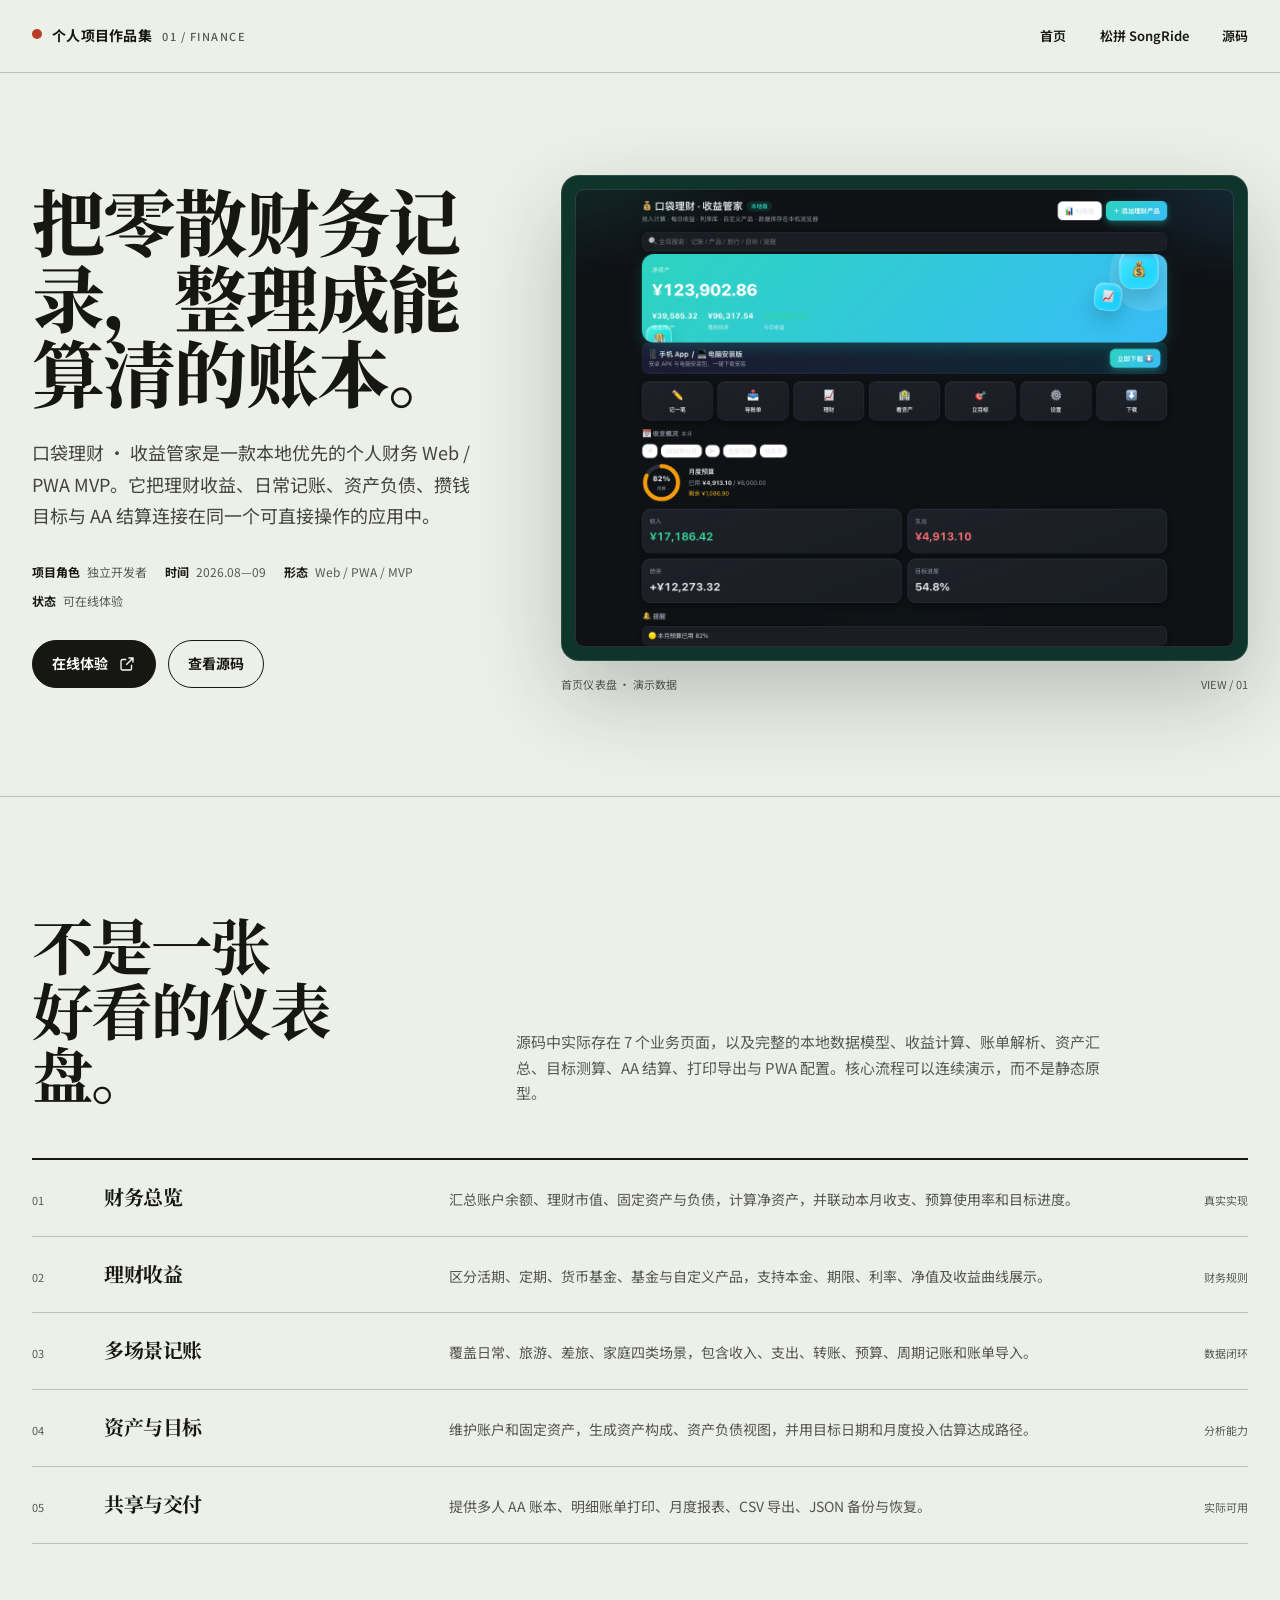
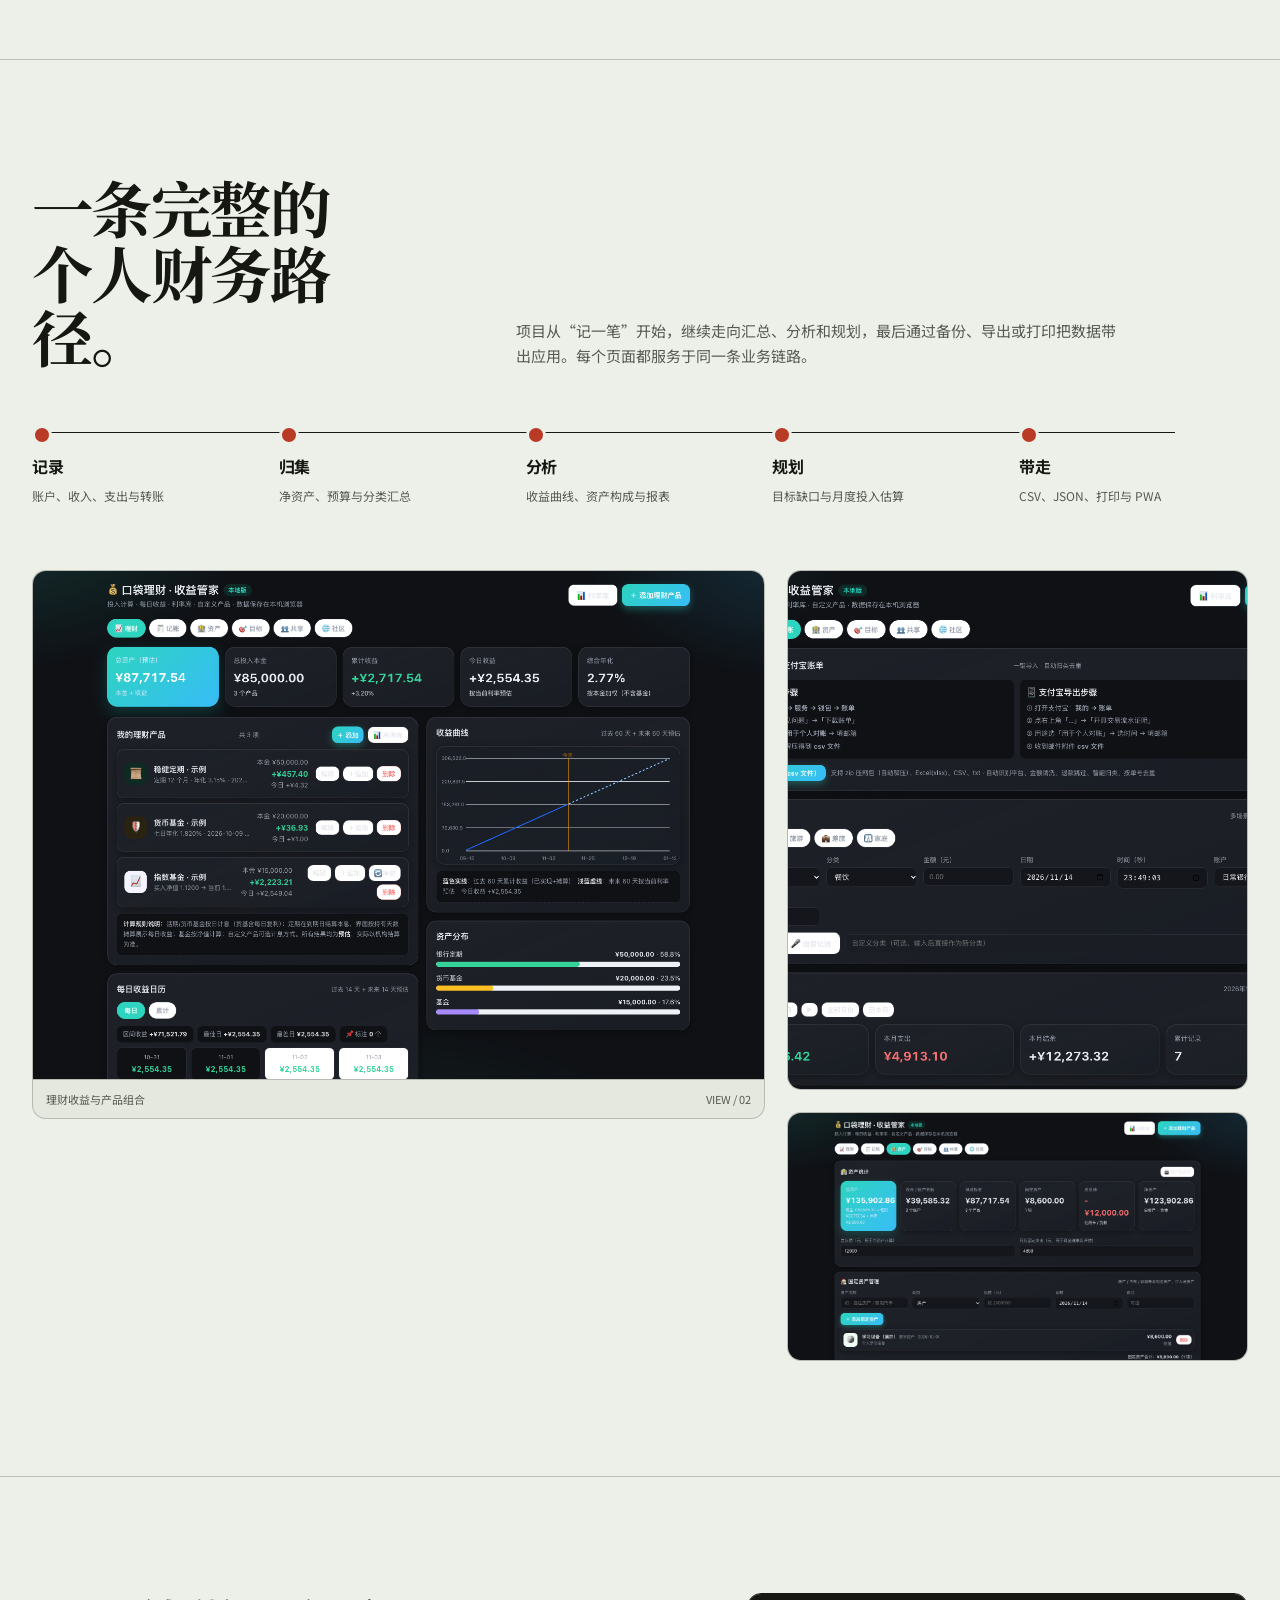
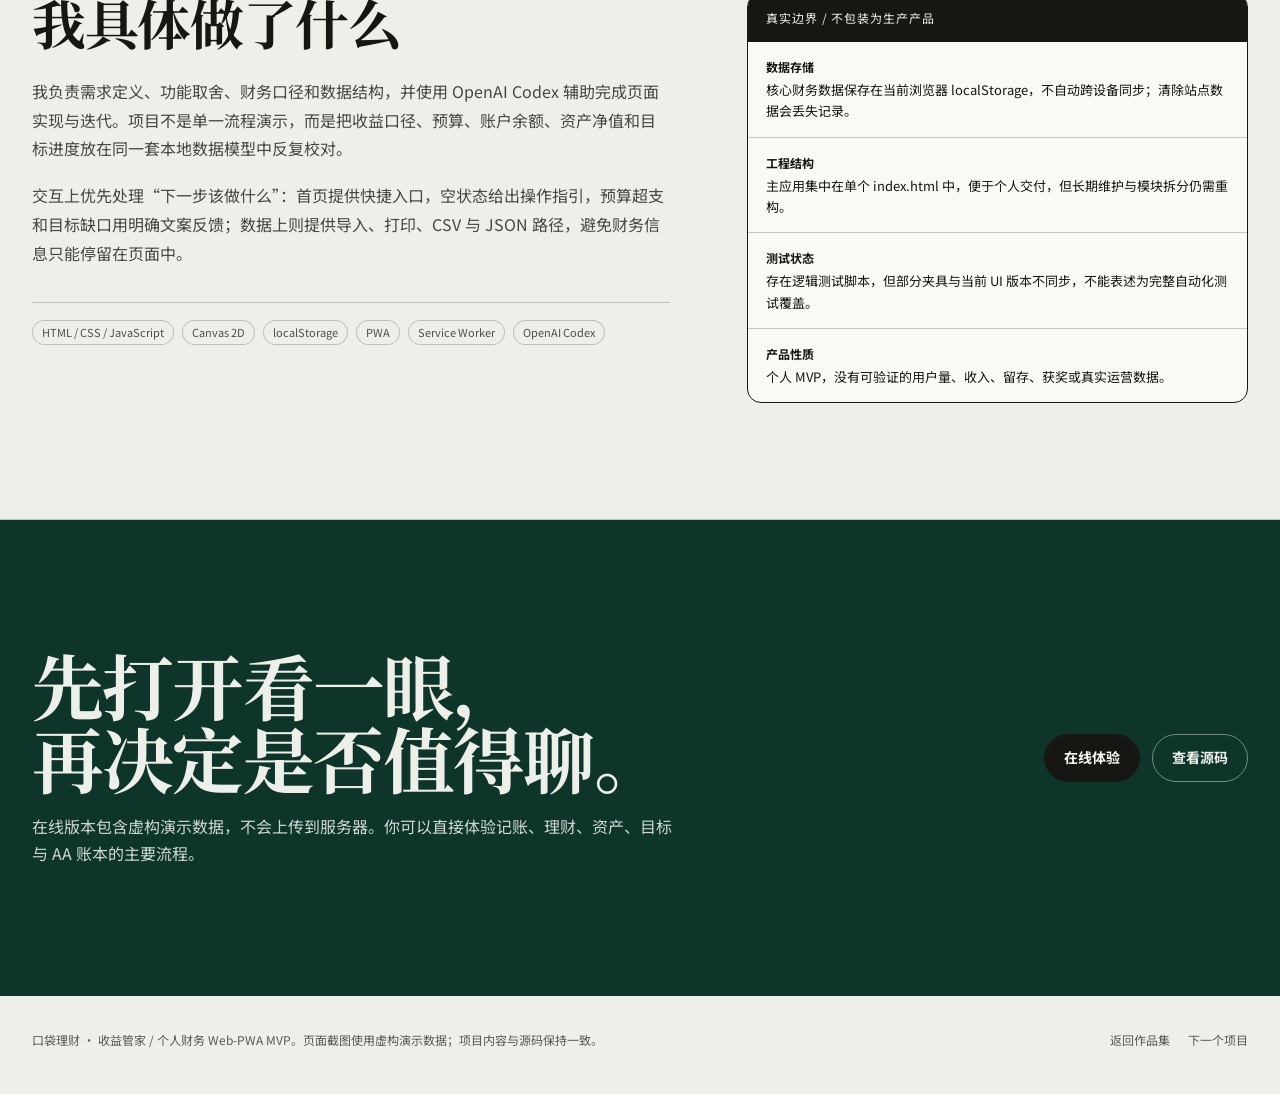
==== pocket-licai.html @ 954a8567 "创建双项目作品集介绍网站" ====
<!doctype html>
<html lang="zh-CN">
<head>
  <meta charset="utf-8">
  <meta name="viewport" content="width=device-width, initial-scale=1">
  <meta name="description" content="口袋理财 · 收益管家：本地优先的个人财务 Web/PWA MVP，覆盖理财收益、记账、资产、目标与 AA 结算。">
  <title>口袋理财 · 收益管家｜个人财务 Web/PWA MVP</title>
  <link rel="icon" href="assets/favicon.svg" type="image/svg+xml">
  <link rel="stylesheet" href="assets/css/site.css">
</head>
<body class="project-page pocket-page">
  <header class="site-header">
    <div class="container site-nav">
      <a class="wordmark" href="index.html">个人项目作品集 <span>01 / FINANCE</span></a>
      <nav class="nav-links" aria-label="主导航">
        <a href="index.html">首页</a>
        <a href="songpin.html">松拼 SongRide</a>
        <a href="https://github.com/99509340-svg/pocket-licai" target="_blank" rel="noreferrer">源码</a>
      </nav>
      <div class="scroll-progress" aria-hidden="true"></div>
    </div>
  </header>

  <main>
    <section class="project-hero">
      <div class="container project-hero-grid">
        <div class="reveal">
          <h1>把零散财务记录，整理成能算清的账本。</h1>
          <p class="lede">口袋理财 · 收益管家是一款本地优先的个人财务 Web / PWA MVP。它把理财收益、日常记账、资产负债、攒钱目标与 AA 结算连接在同一个可直接操作的应用中。</p>
          <div class="project-meta">
            <span><b>项目角色</b> 独立开发者</span>
            <span><b>时间</b> 2026.08—09</span>
            <span><b>形态</b> Web / PWA / MVP</span>
            <span><b>状态</b> 可在线体验</span>
          </div>
          <div class="actions project-actions">
            <a class="btn" href="https://99509340-svg.github.io/pocket-licai/" target="_blank" rel="noreferrer">在线体验
              <svg viewBox="0 0 24 24" fill="none" stroke="currentColor" stroke-width="1.8" aria-hidden="true"><path d="M14 4h6v6M20 4l-9 9M18 13v5a2 2 0 0 1-2 2H6a2 2 0 0 1-2-2V8a2 2 0 0 1 2-2h5"/></svg>
            </a>
            <a class="btn btn-ghost" href="https://github.com/99509340-svg/pocket-licai" target="_blank" rel="noreferrer">查看源码</a>
          </div>
        </div>
        <div class="hero-media reveal">
          <div class="hero-media-frame"><img src="assets/images/pocket/home-desktop.png" alt="口袋理财首页仪表盘，展示净资产、预算、收支与目标进度"></div>
          <div class="media-caption"><span>首页仪表盘 · 演示数据</span><span>VIEW / 01</span></div>
        </div>
      </div>
    </section>

    <section class="section">
      <div class="container">
        <div class="section-head reveal">
          <h2>不是一张<br>好看的仪表盘。</h2>
          <p>源码中实际存在 7 个业务页面，以及完整的本地数据模型、收益计算、账单解析、资产汇总、目标测算、AA 结算、打印导出与 PWA 配置。核心流程可以连续演示，而不是静态原型。</p>
        </div>
        <div class="feature-ledger reveal">
          <div class="feature-row"><span>01</span><h3>财务总览</h3><p>汇总账户余额、理财市值、固定资产与负债，计算净资产，并联动本月收支、预算使用率和目标进度。</p><small>真实实现</small></div>
          <div class="feature-row"><span>02</span><h3>理财收益</h3><p>区分活期、定期、货币基金、基金与自定义产品，支持本金、期限、利率、净值及收益曲线展示。</p><small>财务规则</small></div>
          <div class="feature-row"><span>03</span><h3>多场景记账</h3><p>覆盖日常、旅游、差旅、家庭四类场景，包含收入、支出、转账、预算、周期记账和账单导入。</p><small>数据闭环</small></div>
          <div class="feature-row"><span>04</span><h3>资产与目标</h3><p>维护账户和固定资产，生成资产构成、资产负债视图，并用目标日期和月度投入估算达成路径。</p><small>分析能力</small></div>
          <div class="feature-row"><span>05</span><h3>共享与交付</h3><p>提供多人 AA 账本、明细账单打印、月度报表、CSV 导出、JSON 备份与恢复。</p><small>实际可用</small></div>
        </div>
      </div>
    </section>

    <section class="section">
      <div class="container">
        <div class="section-head reveal">
          <h2>一条完整的<br>个人财务路径。</h2>
          <p>项目从“记一笔”开始，继续走向汇总、分析和规划，最后通过备份、导出或打印把数据带出应用。每个页面都服务于同一条业务链路。</p>
        </div>
        <div class="flow reveal" aria-label="口袋理财核心业务路径">
          <div class="flow-step"><h3>记录</h3><p>账户、收入、支出与转账</p></div>
          <div class="flow-step"><h3>归集</h3><p>净资产、预算与分类汇总</p></div>
          <div class="flow-step"><h3>分析</h3><p>收益曲线、资产构成与报表</p></div>
          <div class="flow-step"><h3>规划</h3><p>目标缺口与月度投入估算</p></div>
          <div class="flow-step"><h3>带走</h3><p>CSV、JSON、打印与 PWA</p></div>
        </div>
        <div class="gallery reveal" style="margin-top:64px">
          <div class="shot">
            <img src="assets/images/pocket/invest-desktop.png" alt="口袋理财收益管理页面">
            <div class="shot-label"><span>理财收益与产品组合</span><span>VIEW / 02</span></div>
          </div>
          <div class="shot-stack">
            <div class="shot">
              <img src="assets/images/pocket/ledger-desktop.png" alt="口袋理财记账与预算页面">
              <div class="shot-label"><span>记账与预算</span><span>VIEW / 03</span></div>
            </div>
            <div class="shot">
              <img src="assets/images/pocket/asset-desktop.png" alt="口袋理财资产与负债页面">
              <div class="shot-label"><span>资产与负债</span><span>VIEW / 04</span></div>
            </div>
          </div>
        </div>
      </div>
    </section>

    <section class="section">
      <div class="container split-proof">
        <div class="proof-copy reveal">
          <h2 style="font-size:clamp(36px,4.2vw,62px); line-height:1.08">我具体做了什么</h2>
          <p style="margin-top:26px">我负责需求定义、功能取舍、财务口径和数据结构，并使用 OpenAI Codex 辅助完成页面实现与迭代。项目不是单一流程演示，而是把收益口径、预算、账户余额、资产净值和目标进度放在同一套本地数据模型中反复校对。</p>
          <p>交互上优先处理“下一步该做什么”：首页提供快捷入口，空状态给出操作指引，预算超支和目标缺口用明确文案反馈；数据上则提供导入、打印、CSV 与 JSON 路径，避免财务信息只能停留在页面中。</p>
          <div class="tech-line">
            <span class="tag">HTML / CSS / JavaScript</span><span class="tag">Canvas 2D</span><span class="tag">localStorage</span><span class="tag">PWA</span><span class="tag">Service Worker</span><span class="tag">OpenAI Codex</span>
          </div>
        </div>
        <aside class="limits reveal" aria-label="项目真实边界">
          <div class="limits-head">真实边界 / 不包装为生产产品</div>
          <ul>
            <li><b>数据存储</b>核心财务数据保存在当前浏览器 localStorage，不自动跨设备同步；清除站点数据会丢失记录。</li>
            <li><b>工程结构</b>主应用集中在单个 index.html 中，便于个人交付，但长期维护与模块拆分仍需重构。</li>
            <li><b>测试状态</b>存在逻辑测试脚本，但部分夹具与当前 UI 版本不同步，不能表述为完整自动化测试覆盖。</li>
            <li><b>产品性质</b>个人 MVP，没有可验证的用户量、收入、留存、获奖或真实运营数据。</li>
          </ul>
        </aside>
      </div>
    </section>

    <section class="end-cta">
      <div class="container reveal">
        <div>
          <h2>先打开看一眼，<br>再决定是否值得聊。</h2>
          <p>在线版本包含虚构演示数据，不会上传到服务器。你可以直接体验记账、理财、资产、目标与 AA 账本的主要流程。</p>
        </div>
        <div class="actions">
          <a class="btn btn-light" href="https://99509340-svg.github.io/pocket-licai/" target="_blank" rel="noreferrer">在线体验</a>
          <a class="btn btn-ghost" style="color:var(--paper);border-color:#718b80" href="https://github.com/99509340-svg/pocket-licai" target="_blank" rel="noreferrer">查看源码</a>
        </div>
      </div>
    </section>
  </main>

  <footer class="site-footer">
    <div class="container footer-row">
      <p>口袋理财 · 收益管家 / 个人财务 Web-PWA MVP。页面截图使用虚构演示数据；项目内容与源码保持一致。</p>
      <nav class="footer-nav"><a href="index.html">返回作品集</a><a href="songpin.html">下一个项目</a></nav>
    </div>
  </footer>

  <script src="assets/js/site.js"></script>
</body>
</html>
---- assets/css/site.css ----
@font-face {
  font-family: "Portfolio Serif";
  src: url("../fonts/noto-serif-sc-subset.woff2") format("woff2");
  font-weight: 400 900;
  font-style: normal;
  font-display: swap;
}
@font-face {
  font-family: "Portfolio Sans";
  src: url("../fonts/noto-sans-sc-subset.woff2") format("woff2");
  font-weight: 300 900;
  font-style: normal;
  font-display: swap;
}

:root {
  --paper: #edf0e9;
  --paper-deep: #e4e8df;
  --ink: #161713;
  --muted: #565a52;
  --line: #c9c4b8;
  --line-dark: rgba(22, 23, 19, 0.22);
  --green: #174f3f;
  --green-deep: #0f352b;
  --green-soft: #dce9df;
  --red: #b93b26;
  --yellow: #e8c93f;
  --white: #f8faf6;
  --black: #0f100e;
  --mint: #c9f2c7;
  --blue: #6597ba;
  --radius: 14px;
  --shadow: 0 18px 54px rgba(27, 29, 24, 0.11);
  --ease: cubic-bezier(0.16, 1, 0.3, 1);
}

* { box-sizing: border-box; }
html { scroll-behavior: smooth; }
body {
  margin: 0;
  overflow-x: hidden;
  background: var(--paper);
  color: var(--ink);
  font-family: "Portfolio Sans", "PingFang SC", sans-serif;
  font-size: 16px;
  line-height: 1.7;
  text-rendering: optimizeLegibility;
  -webkit-font-smoothing: antialiased;
}
body.songpin-page {
  --paper: #edf0e9;
  --paper-deep: #e4e8df;
  --green: #cedd4a;
  --green-deep: #1c2018;
  --green-soft: #edffd5;
  --red: #b93b26;
}
::selection { background: var(--green); color: var(--white); }
img { max-width: 100%; display: block; }
a { color: inherit; text-decoration-thickness: 1px; text-underline-offset: 0.2em; }
button, a { -webkit-tap-highlight-color: transparent; }
button { font: inherit; }
:focus-visible { outline: 2px solid var(--red); outline-offset: 4px; }
h1, h2, h3, h4 {
  font-family: "Portfolio Serif", "Songti SC", serif;
  letter-spacing: -0.025em;
  margin: 0;
  text-wrap: balance;
}
p { margin: 0; }
ul { margin: 0; padding: 0; }
li { list-style: none; }

.container { width: min(1320px, calc(100% - 64px)); margin-inline: auto; }
.narrow { width: min(1080px, calc(100% - 64px)); margin-inline: auto; }
.sr-only {
  position: absolute; width: 1px; height: 1px; padding: 0; margin: -1px;
  overflow: hidden; clip: rect(0, 0, 0, 0); white-space: nowrap; border: 0;
}

.site-header {
  position: sticky; top: 0; z-index: 50;
  background: color-mix(in srgb, var(--paper) 91%, transparent);
  backdrop-filter: blur(14px);
  border-bottom: 1px solid var(--line-dark);
}
.site-nav { min-height: 72px; display: flex; align-items: center; justify-content: space-between; gap: 24px; }
.wordmark {
  display: inline-flex; align-items: baseline; gap: 10px;
  text-decoration: none; font-size: 14px; letter-spacing: 0.02em; font-weight: 700;
}
.wordmark::before {
  content: ""; display: inline-block; width: 10px; height: 10px;
  background: var(--red); border-radius: 50%; translate: 0 -2px;
}
.wordmark span { color: var(--muted); font-size: 11px; letter-spacing: 0.14em; font-weight: 500; }
.nav-links { display: flex; align-items: center; gap: clamp(16px, 2.6vw, 36px); font-size: 13px; font-weight: 600; }
.nav-links a { text-decoration: none; position: relative; }
.nav-links a::after {
  content: ""; position: absolute; left: 0; right: 100%; bottom: -6px;
  height: 1px; background: currentColor; transition: right 0.35s var(--ease);
}
.nav-links a:hover::after { right: 0; }
.nav-note { color: var(--muted); font-size: 11px; letter-spacing: 0.08em; }
.scroll-progress { position: absolute; left: 0; bottom: -1px; width: 0; height: 2px; background: var(--red); }

.actions { display: flex; flex-wrap: wrap; align-items: center; gap: 12px; }
.btn {
  display: inline-flex; min-height: 48px; align-items: center; justify-content: center; gap: 10px;
  padding: 0 19px; border: 1px solid var(--ink); border-radius: 999px;
  background: var(--ink); color: var(--white); font-weight: 700; font-size: 14px;
  text-decoration: none; cursor: pointer;
  transition: background 0.25s var(--ease), color 0.25s var(--ease), border-color 0.25s var(--ease), translate 0.25s var(--ease);
}
.btn:hover { translate: 0 -2px; }
.btn svg { width: 18px; height: 18px; flex: none; }
.btn-ghost { background: transparent; color: var(--ink); border-color: var(--ink); }
.btn-ghost:hover { background: var(--ink); color: var(--white); }
.text-link {
  display: inline-flex; align-items: center; gap: 8px; font-size: 13px; font-weight: 700;
  text-decoration: none; border-bottom: 1px solid currentColor; padding-bottom: 2px;
}
.text-link svg { width: 15px; height: 15px; }

.home-hero {
  min-height: calc(100svh - 72px); display: grid;
  grid-template-columns: minmax(0, 1.03fr) minmax(430px, 0.97fr);
  align-items: center; gap: clamp(48px, 7vw, 110px);
  padding-block: clamp(64px, 8vw, 118px); border-bottom: 1px solid var(--line-dark);
}
.hero-copy { position: relative; z-index: 2; }
.hero-copy h1 { max-width: 760px; font-size: clamp(54px, 7.1vw, 104px); line-height: 1.02; font-weight: 800; }
.hero-copy h1 em { color: var(--red); font-style: normal; }
.hero-copy p { max-width: 580px; margin-top: 30px; font-size: clamp(17px, 1.55vw, 21px); line-height: 1.65; color: #383a34; }
.hero-actions { margin-top: 34px; }
.hero-footnote { display: flex; align-items: center; gap: 14px; margin-top: 50px; color: var(--muted); font-size: 12px; letter-spacing: 0.02em; }
.hero-footnote::before { content: ""; width: 42px; height: 1px; background: var(--line); }
.project-index { border-top: 2px solid var(--ink); position: relative; }
.project-row {
  position: relative; display: grid; grid-template-columns: 58px minmax(0, 1fr) 112px;
  gap: 18px; min-height: 222px; padding: 26px 0; align-items: center;
  border-bottom: 1px solid var(--line-dark); text-decoration: none; isolation: isolate;
}
.project-row::before {
  content: ""; position: absolute; inset: 0 -18px; z-index: -1;
  background: var(--white); opacity: 0; transition: opacity 0.3s var(--ease);
}
.project-row:hover::before { opacity: 1; }
.project-number { align-self: start; font-size: 12px; letter-spacing: 0.08em; color: var(--muted); font-variant-numeric: tabular-nums; padding-top: 5px; }
.project-copy h2 { font-size: clamp(30px, 3vw, 45px); line-height: 1.1; font-weight: 700; }
.project-copy p { margin-top: 12px; color: var(--muted); max-width: 390px; font-size: 14px; }
.project-tags { display: flex; flex-wrap: wrap; gap: 7px; margin-top: 17px; }
.tag {
  border: 1px solid var(--line-dark); border-radius: 999px; padding: 5px 9px;
  font-size: 11px; line-height: 1.2; color: #4d4f47;
  background: color-mix(in srgb, var(--paper) 45%, transparent);
}
.project-thumb {
  justify-self: end; width: 108px; height: 146px; border-radius: 12px; overflow: hidden;
  background: var(--green-deep); box-shadow: 0 14px 30px rgba(22, 23, 19, 0.16);
  rotate: 2deg; transition: rotate 0.45s var(--ease), translate 0.45s var(--ease);
}
.project-row:hover .project-thumb { rotate: 0deg; translate: 0 -5px; }
.project-thumb img { width: 100%; height: 100%; object-fit: cover; object-position: top; }
.project-row.songpin .project-thumb { height: 162px; background: var(--black); padding: 9px; }
.arrow-disc {
  position: absolute; right: 6px; bottom: 18px; width: 36px; height: 36px;
  display: grid; place-items: center; border: 1px solid var(--ink); border-radius: 50%;
  background: transparent; transition: background 0.25s var(--ease), color 0.25s var(--ease);
}
.project-row:hover .arrow-disc { background: var(--ink); color: var(--paper); }
.arrow-disc svg { width: 17px; height: 17px; }

.approach { padding-block: clamp(80px, 11vw, 160px); border-bottom: 1px solid var(--line-dark); }
.approach-head { display: grid; grid-template-columns: minmax(0, 0.78fr) minmax(0, 1.22fr); gap: 72px; align-items: start; }
.approach-head h2 { font-size: clamp(38px, 4.6vw, 70px); line-height: 1.07; font-weight: 700; }
.approach-head p { max-width: 620px; color: #44463f; font-size: 17px; }
.process-list { margin-top: 70px; border-top: 1px solid var(--line-dark); }
.process-item {
  display: grid; grid-template-columns: 56px minmax(120px, 0.72fr) minmax(0, 1.8fr);
  gap: 32px; align-items: baseline; padding: 22px 0; border-bottom: 1px solid var(--line-dark);
}
.process-item span { font-size: 12px; color: var(--muted); font-variant-numeric: tabular-nums; }
.process-item h3 { font: 700 21px/1.3 "Portfolio Sans", sans-serif; letter-spacing: -0.02em; }
.process-item p { color: var(--muted); font-size: 14px; }
.truth-band { background: var(--ink); color: var(--paper); padding-block: 76px; }
.truth-inner { display: grid; grid-template-columns: minmax(0, 0.8fr) minmax(0, 1.2fr); gap: 68px; align-items: center; }
.truth-inner h2 { font-size: clamp(36px, 4vw, 60px); line-height: 1.08; font-weight: 700; }
.truth-inner p { color: #c7c8bf; max-width: 640px; font-size: 15px; }
.truth-inner p + p { margin-top: 14px; }
.truth-inner strong { color: var(--yellow); font-weight: 700; }

.project-hero { padding-block: clamp(68px, 8vw, 118px) clamp(72px, 8vw, 120px); border-bottom: 1px solid var(--line-dark); }
.project-hero-grid { display: grid; grid-template-columns: minmax(0, 0.78fr) minmax(520px, 1.22fr); gap: clamp(50px, 7vw, 110px); align-items: center; }
.project-hero h1 { max-width: 650px; font-size: clamp(48px, 5.7vw, 84px); line-height: 1.04; font-weight: 800; }
.project-hero .lede { max-width: 570px; margin-top: 28px; color: #42443d; font-size: 18px; line-height: 1.75; }
.project-meta { margin-top: 30px; display: flex; flex-wrap: wrap; gap: 9px 18px; color: var(--muted); font-size: 12px; }
.project-meta span { display: flex; gap: 7px; align-items: center; }
.project-meta b { color: var(--ink); font-weight: 700; }
.project-actions { margin-top: 28px; }
.hero-media { position: relative; }
.hero-media-frame {
  position: relative; border-radius: 18px; padding: 13px; background: var(--green-deep);
  border: 1px solid rgba(255,255,255,0.12); box-shadow: 0 34px 88px rgba(16, 28, 24, 0.24); overflow: hidden;
}
.hero-media-frame::after { content: ""; position: absolute; inset: 13px; border: 1px solid rgba(255,255,255,0.12); border-radius: 9px; pointer-events: none; }
.hero-media-frame img { width: 100%; height: auto; border-radius: 9px; }
.media-caption { display: flex; justify-content: space-between; gap: 18px; margin-top: 14px; color: var(--muted); font-size: 11px; letter-spacing: 0.02em; }
.media-caption span { font-variant-numeric: tabular-nums; }

.section { padding-block: clamp(72px, 9vw, 128px); border-bottom: 1px solid var(--line-dark); }
.section-head { display: grid; grid-template-columns: minmax(0, 0.72fr) minmax(0, 1.28fr); gap: 72px; align-items: end; margin-bottom: 52px; }
.section-head h2 { font-size: clamp(38px, 4.8vw, 72px); line-height: 1.05; font-weight: 700; }
.section-head p { color: var(--muted); max-width: 610px; font-size: 15px; }
.feature-ledger { border-top: 2px solid var(--ink); }
.feature-row {
  display: grid; grid-template-columns: 48px minmax(140px, 0.55fr) minmax(0, 1.25fr) auto;
  gap: 24px; padding: 24px 0; border-bottom: 1px solid var(--line-dark); align-items: baseline;
}
.feature-row > span { font-size: 11px; color: var(--muted); font-variant-numeric: tabular-nums; }
.feature-row h3 { font-size: 20px; line-height: 1.25; }
.feature-row p { color: #54564f; font-size: 14px; }
.feature-row small { color: var(--muted); font-size: 11px; white-space: nowrap; }

.flow { margin-top: 56px; position: relative; display: grid; grid-template-columns: repeat(5, 1fr); gap: 18px; padding-top: 28px; }
.flow::before {
  content: ""; position: absolute; top: 7px; left: 4px; right: 6%; height: 1px; background: var(--ink);
  transform-origin: left; transform: scaleX(0); transition: transform 1.2s var(--ease);
}
.flow.is-visible::before { transform: scaleX(1); }
.flow-step { position: relative; padding-right: 10px; }
.flow-step::before { content: ""; position: absolute; top: -28px; left: 0; width: 14px; height: 14px; border-radius: 50%; background: var(--red); border: 3px solid var(--paper); }
.flow-step h3 { font-size: 16px; font-family: "Portfolio Sans", sans-serif; font-weight: 700; }
.flow-step p { color: var(--muted); font-size: 12px; margin-top: 6px; }

.gallery { display: grid; grid-template-columns: 1.35fr 0.85fr; gap: 22px; align-items: start; }
.shot { border: 1px solid var(--line-dark); background: var(--paper-deep); border-radius: var(--radius); overflow: hidden; }
.shot img { width: 100%; height: 100%; object-fit: cover; object-position: top; }
.shot:first-child { min-height: 520px; }
.shot:first-child img { height: 100%; }
.shot-stack { display: grid; gap: 22px; }
.shot-stack .shot { height: 249px; }
.shot-label { display: flex; justify-content: space-between; gap: 12px; padding: 10px 13px; border-top: 1px solid var(--line-dark); font-size: 11px; color: var(--muted); }

.split-proof { display: grid; grid-template-columns: minmax(0, 1.12fr) minmax(360px, 0.88fr); gap: clamp(42px, 6vw, 88px); align-items: start; }
.proof-copy p { color: #464840; max-width: 680px; font-size: 16px; line-height: 1.8; }
.proof-copy p + p { margin-top: 18px; }
.tech-line { margin-top: 34px; padding-top: 17px; border-top: 1px solid var(--line-dark); display: flex; flex-wrap: wrap; gap: 8px; }
.limits { border: 1px solid var(--ink); border-radius: var(--radius); overflow: hidden; background: var(--white); }
.limits-head { background: var(--ink); color: var(--paper); padding: 14px 18px; font-size: 12px; letter-spacing: 0.08em; }
.limits li { padding: 15px 18px; border-bottom: 1px solid var(--line-dark); font-size: 13px; line-height: 1.65; }
.limits li:last-child { border-bottom: 0; }
.limits b { display: block; font-size: 12px; margin-bottom: 2px; }

.end-cta { padding-block: clamp(78px, 10vw, 140px); background: var(--green-deep); color: var(--paper); }
.end-cta .container { display: grid; grid-template-columns: minmax(0, 1fr) auto; align-items: end; gap: 40px; }
.end-cta h2 { max-width: 900px; font-size: clamp(42px, 5.6vw, 80px); line-height: 1.03; }
.end-cta p { margin-top: 18px; color: #ccd8d1; max-width: 640px; }
.end-cta .actions { align-self: center; }
body.songpin-page .end-cta { background: #171a15; color: #f4f0e7; }
body.songpin-page .end-cta p { color: #bec5b2; }
body.songpin-page .btn { border-color: var(--mint); background: var(--mint); color: #12140f; }
body.songpin-page .btn-ghost { background: transparent; color: var(--mint); border-color: var(--mint); }
body.songpin-page .btn-ghost:hover { background: var(--mint); color: #12140f; }

.songpin-hero { background: var(--black); color: var(--paper); border-bottom-color: rgba(244, 240, 231, 0.22); }
.songpin-hero .project-meta { color: #aaa99f; }
.songpin-hero .project-meta b { color: var(--paper); }
.songpin-hero .lede { color: #c8c7bf; }
.songpin-hero .btn { border-color: var(--mint); background: var(--mint); color: #11130f; }
.songpin-hero .btn-ghost { background: transparent; color: var(--paper); border-color: #6c7165; }
.songpin-hero .btn-ghost:hover { background: var(--paper); color: var(--black); }
.brand-lockup { display: flex; align-items: center; gap: 22px; }
.songpin-logo { width: 92px; height: 92px; object-fit: cover; border-radius: 18px; border: 1px solid rgba(201,242,199,0.35); }
.route-board { position: relative; min-height: 570px; border: 1px solid #44473e; background: #141612; border-radius: 20px; padding: 34px; overflow: hidden; }
.route-board::before {
  content: ""; position: absolute; inset: 0;
  background-image: linear-gradient(rgba(201,242,199,0.045) 1px, transparent 1px), linear-gradient(90deg, rgba(201,242,199,0.045) 1px, transparent 1px);
  background-size: 26px 26px; mask-image: linear-gradient(to bottom, transparent, black 20%, black 80%, transparent);
}
.route-board-head { position: relative; display: flex; justify-content: space-between; align-items: center; gap: 16px; }
.route-board-head span { color: #999e91; font-size: 11px; letter-spacing: 0.08em; }
.route-board-head strong { color: var(--mint); font-size: 13px; letter-spacing: 0.05em; }
.route-visual { position: relative; margin-top: 54px; }
.route-line { display: grid; grid-template-columns: 24px minmax(0, 1fr); gap: 20px; min-height: 270px; }
.route-track { width: 2px; height: 220px; margin-left: 10px; background: var(--mint); position: relative; }
.route-track::before, .route-track::after { content: ""; position: absolute; left: 50%; width: 14px; height: 14px; border: 2px solid var(--mint); background: var(--black); border-radius: 50%; translate: -50% 0; }
.route-track::before { top: -5px; }
.route-track::after { bottom: -5px; background: var(--mint); }
.route-stops { display: flex; flex-direction: column; justify-content: space-between; }
.route-stop strong { display: block; color: var(--paper); font: 700 28px/1.15 "Portfolio Serif", serif; }
.route-stop span { color: #92988b; font-size: 12px; }
.route-mini-card { position: absolute; right: 0; bottom: 0; width: min(320px, 72%); padding: 17px 18px; border: 1px solid #454a3e; border-radius: 12px; background: #1c2019; box-shadow: 0 16px 32px rgba(0,0,0,0.26); }
.route-mini-card small { color: #92988b; font-size: 11px; }
.route-mini-card b { display: block; color: var(--mint); font-size: 17px; margin-top: 3px; }
.route-mini-meta { display: flex; justify-content: space-between; margin-top: 14px; color: #c4c8ba; font-size: 11px; }
.route-stamp { position: absolute; left: 42px; bottom: 42px; color: #80867a; font-size: 11px; letter-spacing: 0.16em; writing-mode: vertical-rl; }

.phone-wall { display: grid; grid-template-columns: repeat(3, minmax(0, 1fr)); gap: 24px; margin-top: 52px; }
.phone { border-radius: 30px; border: 1px solid #b8b2a5; background: #e6e1d7; padding: 9px; box-shadow: 0 18px 42px rgba(22, 23, 19, 0.12); rotate: -1deg; }
.phone:nth-child(2) { rotate: 0.8deg; translate: 0 -12px; }
.phone:nth-child(3) { rotate: -0.5deg; }
.phone-screen { min-height: 570px; border-radius: 22px; background: #11130f; color: #f4f0e7; padding: 30px 20px 20px; overflow: hidden; position: relative; }
.phone-screen.light { background: #edf0e9; color: #171812; }
.phone-bar { display: flex; justify-content: space-between; align-items: center; font-size: 11px; color: #bac0b3; margin-bottom: 24px; }
.phone-brand { display: flex; gap: 10px; align-items: center; font-weight: 700; }
.phone-logo-dot { width: 22px; height: 22px; border-radius: 7px; background: var(--mint); }
.phone-title { font: 700 25px/1.2 "Portfolio Serif", serif; }
.phone-sub { margin-top: 5px; color: #b5bbae; font-size: 11px; }
.phone-search { margin-top: 20px; border: 1px solid #3f4439; border-radius: 9px; padding: 10px 12px; color: #878d80; font-size: 11px; }
.ride-card { margin-top: 13px; padding: 13px; border: 1px solid #353a31; border-radius: 11px; background: #1a1d18; }
.ride-card.accent { border-color: #7d8c54; background: #20251b; }
.ride-route { display: flex; align-items: center; gap: 7px; font-size: 13px; font-weight: 700; }
.ride-route::before { content: ""; width: 7px; height: 7px; border-radius: 50%; background: var(--mint); }
.ride-route i { display: block; width: 19px; height: 1px; background: #6c7561; }
.ride-data { display: flex; justify-content: space-between; gap: 8px; margin-top: 12px; color: #bac0b3; font-size: 11px; }
.ride-data b { display: block; color: #e9e5dc; font-size: 11px; margin-top: 2px; }
.ride-pill { display: inline-flex; border-radius: 99px; border: 1px solid #6b725f; padding: 3px 8px; color: #aab19d; font-size: 11px; margin-top: 10px; }
.segment { display: flex; border: 1px solid #d0cbc0; border-radius: 9px; overflow: hidden; margin-top: 16px; font-size: 11px; }
.segment b { flex: 1; text-align: center; padding: 8px; }
.segment b:first-child { background: #171812; color: #f2efe7; }
.role-grid { display: grid; grid-template-columns: 1fr 1fr; gap: 8px; margin-top: 13px; }
.role-box { border: 1px solid #cbc6bb; border-radius: 9px; padding: 10px; font-size: 11px; }
.role-box.on { background: #171812; color: #f2efe7; border-color: #171812; }
.field { margin-top: 12px; }
.field span { display: block; font-size: 11px; color: #565a52; margin-bottom: 4px; }
.field b { display: block; border: 1px solid #cbc6bb; border-radius: 7px; padding: 8px 9px; font-size: 11px; font-weight: 500; }
.phone-submit { margin-top: 16px; background: #171812; color: #f2efe7; border-radius: 8px; padding: 10px; text-align: center; font-size: 11px; font-weight: 700; }
.id-card { border: 1px solid #3c4137; background: #1a1d18; border-radius: 12px; padding: 15px; display: flex; align-items: center; gap: 11px; }
.id-avatar { width: 38px; height: 38px; border-radius: 10px; display: grid; place-items: center; background: var(--mint); color: #11130f; font-weight: 800; }
.id-card b { font-size: 12px; }
.id-card span { display: block; color: #92988b; font-size: 11px; margin-top: 2px; }
.my-block { margin-top: 14px; border: 1px solid #3c4137; border-radius: 11px; padding: 13px; }
.my-block h3 { font: 700 13px/1.2 "Portfolio Sans", sans-serif; letter-spacing: 0; }
.my-item { display: flex; justify-content: space-between; gap: 8px; padding-top: 10px; margin-top: 10px; border-top: 1px solid #34392f; font-size: 11px; color: #aeb4a5; }
.my-item b { color: #e9e5dc; }
.phone-caption { margin-top: 13px; display: flex; justify-content: space-between; font-size: 12px; color: var(--muted); }

dialog { width: min(480px, calc(100% - 32px)); border: 1px solid var(--line-dark); border-radius: 18px; background: var(--paper); color: var(--ink); padding: 0; box-shadow: var(--shadow); }
dialog::backdrop { background: rgba(13, 14, 12, 0.62); backdrop-filter: blur(8px); }
.dialog-inner { padding: 28px; }
.dialog-head { display: flex; align-items: flex-start; justify-content: space-between; gap: 20px; }
.dialog-head h2 { font-size: 30px; line-height: 1.2; }
.dialog-close { border: 0; background: transparent; color: var(--muted); font-size: 22px; cursor: pointer; padding: 0 2px; }
.dialog-body { margin-top: 18px; color: var(--muted); font-size: 14px; }
.qr-slot { margin-top: 20px; min-height: 200px; border: 1px dashed var(--line-dark); border-radius: 12px; display: grid; place-items: center; text-align: center; padding: 24px; background: var(--white); color: var(--muted); font-size: 13px; }
.qr-slot strong { display: block; color: var(--ink); font-size: 16px; margin-bottom: 5px; }
.dialog-actions { margin-top: 20px; }

.toast { position: fixed; left: 50%; bottom: 24px; translate: -50% 20px; opacity: 0; background: var(--ink); color: var(--paper); padding: 9px 14px; border-radius: 999px; font-size: 12px; pointer-events: none; transition: opacity 0.25s var(--ease), translate 0.25s var(--ease); z-index: 80; }
.toast.show { opacity: 1; translate: -50% 0; }

.reveal { opacity: 0; translate: 0 24px; transition: opacity 0.7s var(--ease), translate 0.7s var(--ease); }
.reveal.is-visible { opacity: 1; translate: 0 0; }
@media (prefers-reduced-motion: reduce) {
  html { scroll-behavior: auto; }
  *, *::before, *::after { animation-duration: 0.01ms !important; transition-duration: 0.01ms !important; }
  .reveal { opacity: 1; translate: 0; }
}

.site-footer { padding-block: 34px 44px; color: var(--muted); font-size: 12px; }
.footer-row { display: flex; justify-content: space-between; gap: 28px; align-items: flex-start; }
.footer-row p { max-width: 640px; }
.footer-nav { display: flex; flex-wrap: wrap; gap: 18px; }
.footer-nav a { text-decoration: none; }
.footer-nav a:hover { color: var(--ink); }

@media (max-width: 1080px) {
  .home-hero { grid-template-columns: minmax(0, 1fr); min-height: auto; }
  .hero-copy h1 { max-width: 880px; }
  .project-index { max-width: 760px; }
  .project-hero-grid { grid-template-columns: 1fr; }
  .hero-media { max-width: 820px; }
  .project-page .section-head, .project-page .split-proof { grid-template-columns: 1fr; gap: 28px; }
  .phone-wall { gap: 16px; }
  .phone { rotate: 0deg !important; translate: none !important; }
}
@media (max-width: 760px) {
  .container, .narrow { width: min(100% - 36px, 1320px); }
  .site-nav { min-height: 64px; }
  .nav-links .nav-note { display: none; }
  .nav-links { gap: 18px; }
  .home-hero { gap: 52px; padding-block: 54px 72px; }
  .hero-copy h1 { font-size: clamp(43px, 13vw, 68px); }
  .hero-copy p { font-size: 16px; margin-top: 24px; }
  .hero-footnote { margin-top: 34px; }
  .project-row { grid-template-columns: 56px minmax(0, 1fr); gap: 12px; min-height: 0; padding: 20px 0 22px; }
  .project-row::before { inset: 0; }
  .project-thumb { display: none; }
  .arrow-disc { width: 30px; height: 30px; right: 0; bottom: 18px; }
  .approach-head { grid-template-columns: 1fr; gap: 28px; }
  .process-list { margin-top: 42px; }
  .process-item { grid-template-columns: 30px 1fr; gap: 8px 18px; }
  .process-item p { grid-column: 2; font-size: 13px; }
  .truth-inner { grid-template-columns: 1fr; gap: 28px; }
  .section-head { grid-template-columns: 1fr; gap: 22px; margin-bottom: 36px; }
  .feature-row { grid-template-columns: 30px 1fr auto; gap: 7px 16px; }
  .feature-row p { grid-column: 2 / -1; }
  .feature-row small { grid-column: 2 / -1; }
  .flow { grid-template-columns: 1fr; gap: 0; padding-top: 0; }
  .flow::before { left: 7px; right: auto; top: 9px; bottom: 12px; width: 1px; height: auto; transform: scaleY(0); }
  .flow.is-visible::before { transform: scaleY(1); }
  .flow-step { padding: 0 0 28px 34px; }
  .flow-step::before { top: 3px; left: 0; }
  .gallery { grid-template-columns: 1fr; }
  .shot:first-child { min-height: 300px; }
  .shot-stack .shot { height: 220px; }
  .phone-wall { grid-template-columns: 1fr; }
  .phone { max-width: 360px; width: 100%; margin-inline: auto; }
  .end-cta .container { grid-template-columns: 1fr; }
  .footer-row { flex-direction: column; }
  .brand-lockup { gap: 16px; }
  .songpin-logo { width: 68px; height: 68px; }
  .route-board { min-height: 520px; padding: 24px; }
  .route-mini-card { width: calc(100% - 16px); }
}
@media (max-width: 420px) {
  .container, .narrow { width: calc(100% - 28px); }
  .wordmark span { display: none; }
  .btn { min-height: 45px; padding: 0 15px; font-size: 13px; }
  .project-hero h1 { font-size: 44px; }
  .section { padding-block: 62px; }
}
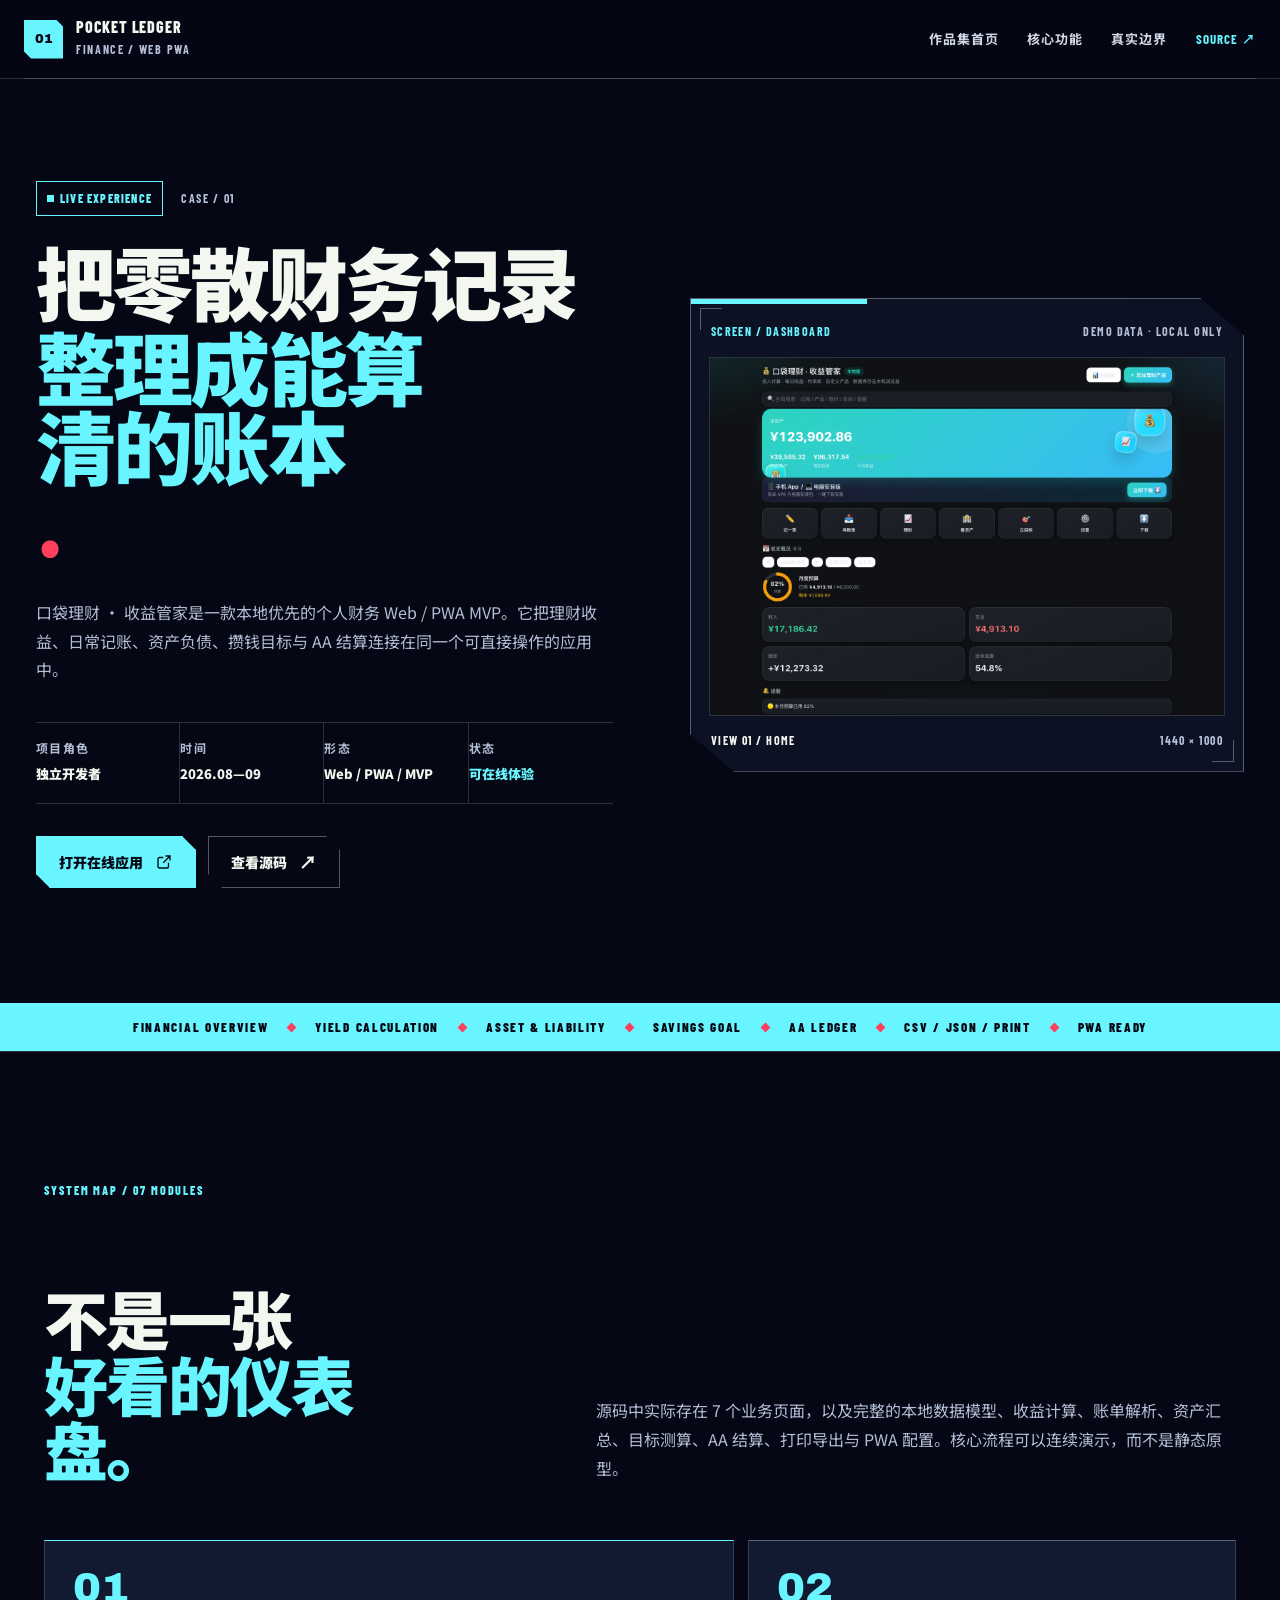
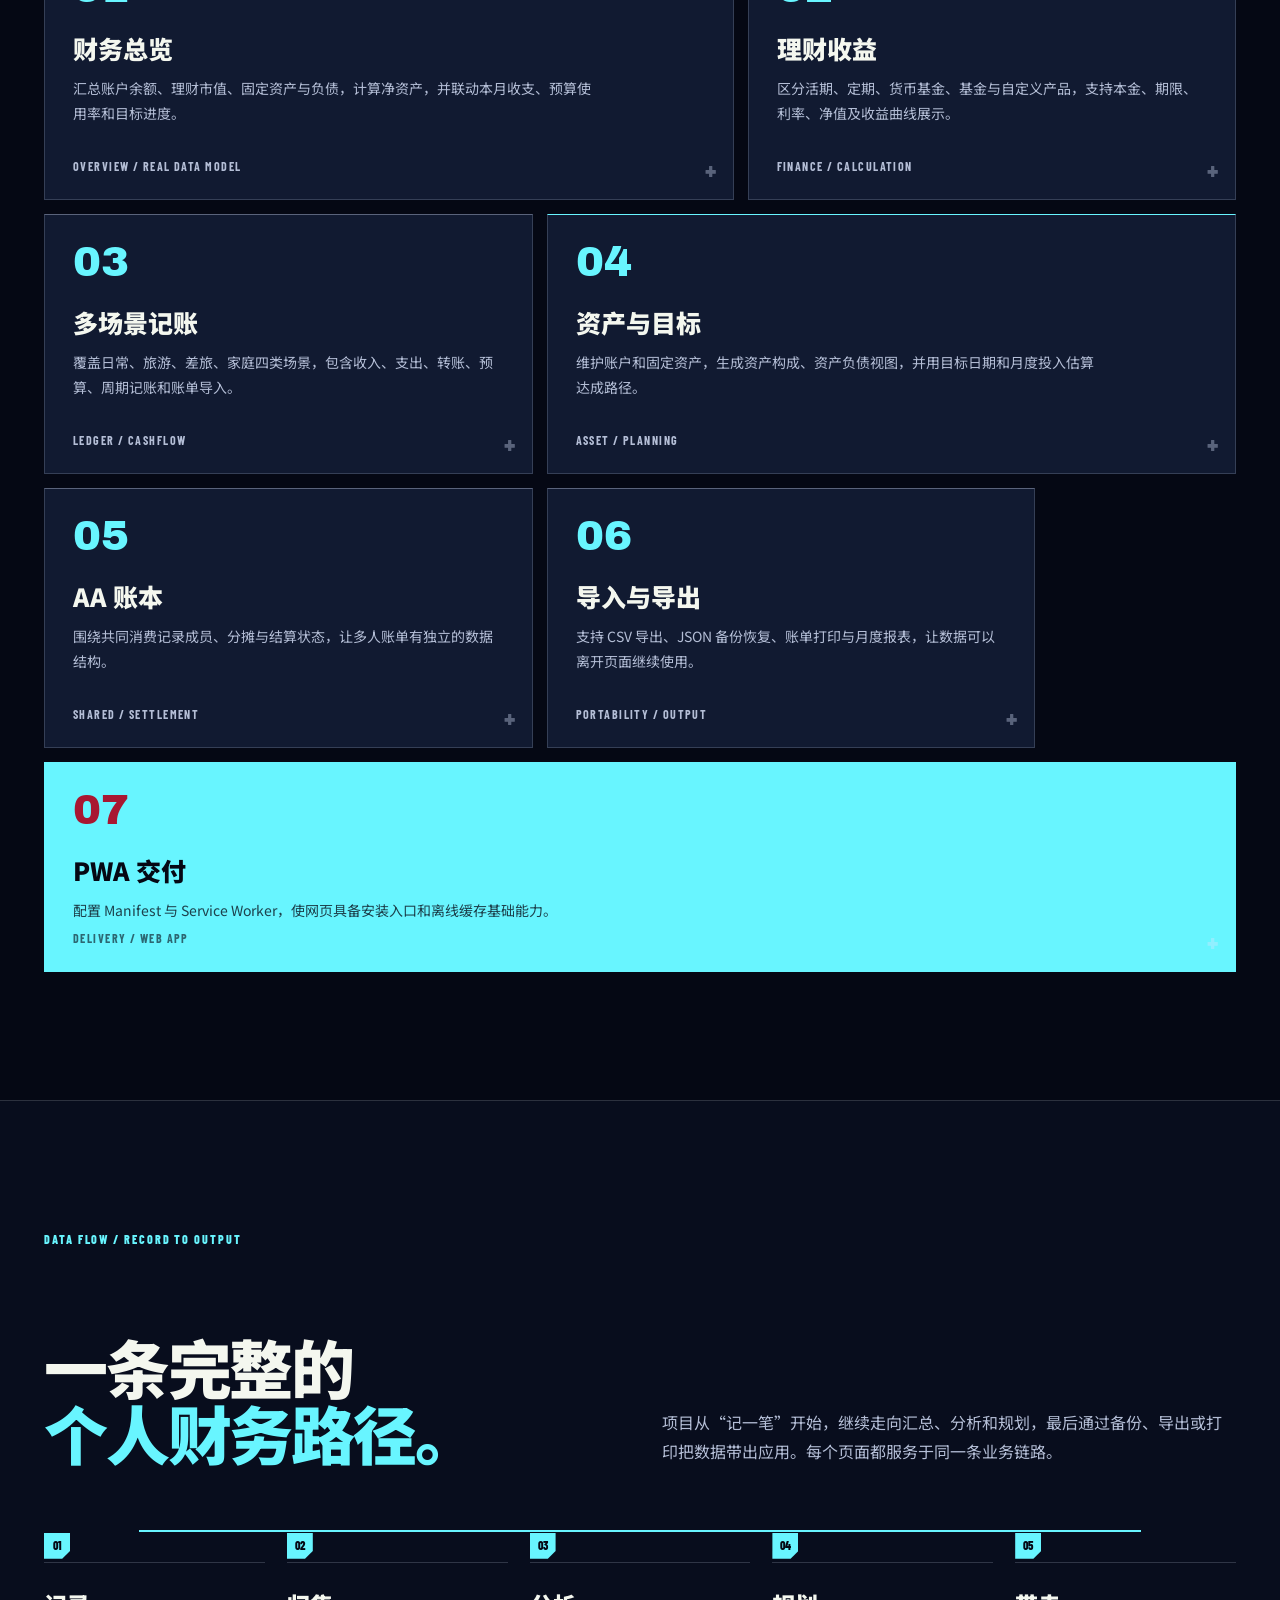
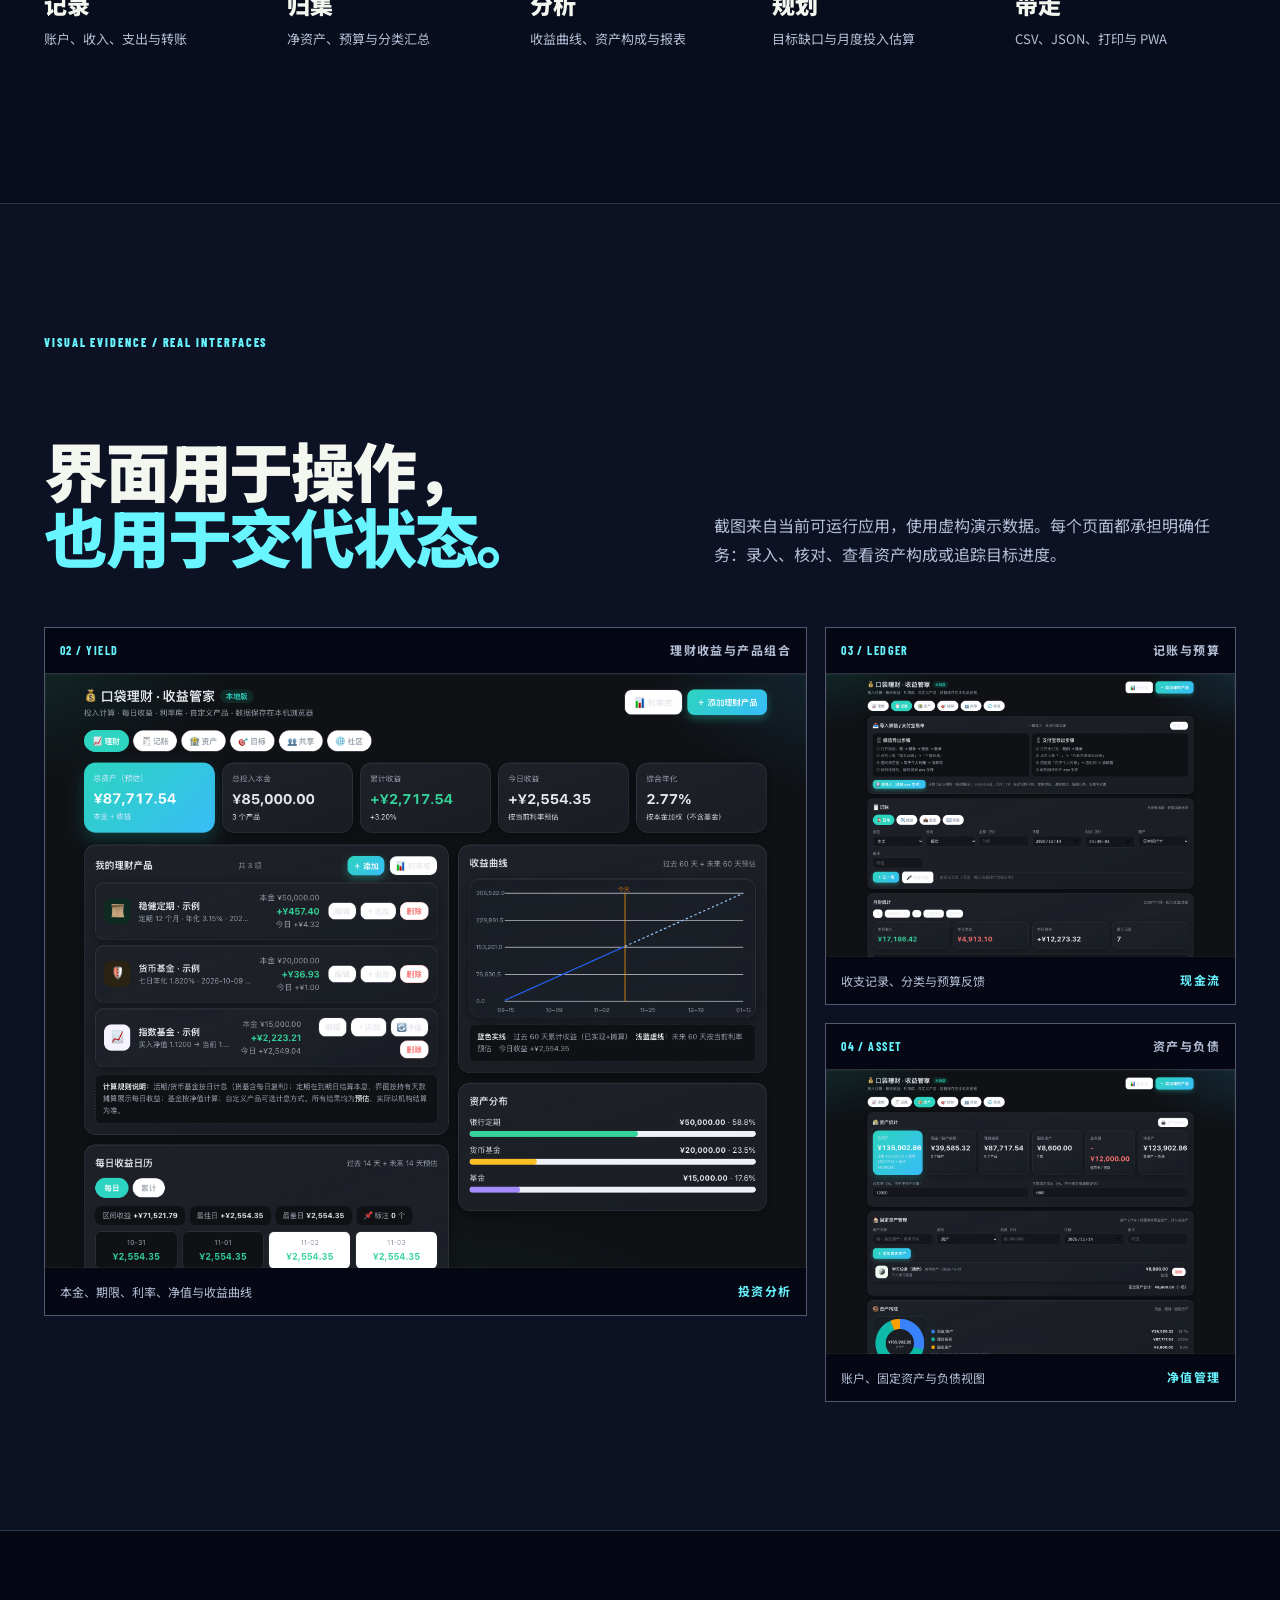
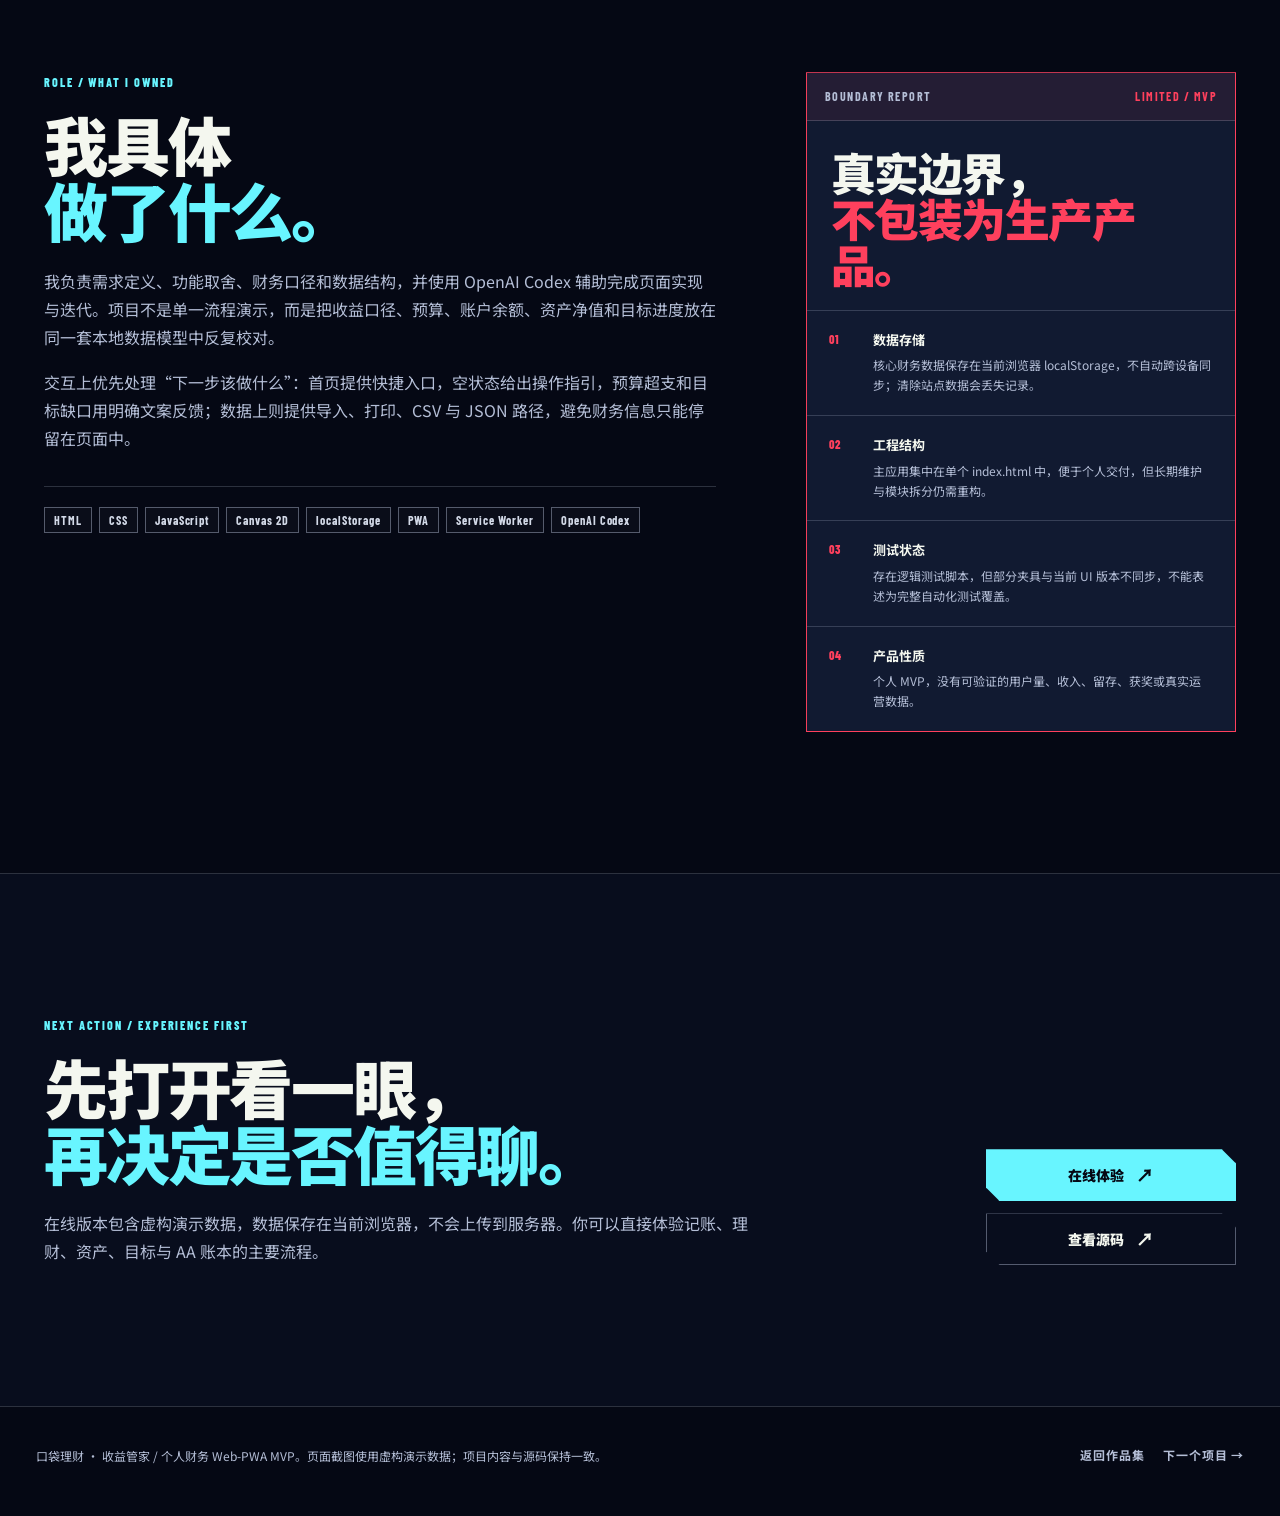
==== commit 289ea34a: "重设计作品集为午夜 HUD 视觉并加入高级动画" ====
--- a/pocket-licai.html
+++ b/pocket-licai.html
@@ -3,138 +3,232 @@
 <head>
   <meta charset="utf-8">
   <meta name="viewport" content="width=device-width, initial-scale=1">
+  <meta name="theme-color" content="#060915">
   <meta name="description" content="口袋理财 · 收益管家：本地优先的个人财务 Web/PWA MVP，覆盖理财收益、记账、资产、目标与 AA 结算。">
   <title>口袋理财 · 收益管家｜个人财务 Web/PWA MVP</title>
   <link rel="icon" href="assets/favicon.svg" type="image/svg+xml">
+  <meta property="og:type" content="website">
+  <meta property="og:title" content="口袋理财 · 收益管家｜个人财务 Web/PWA MVP">
+  <meta property="og:description" content="本地优先的个人财务 Web/PWA MVP，覆盖理财收益、记账、资产、目标与 AA 结算。">
+  <meta property="og:url" content="https://99509340-svg.github.io/project-showcase/pocket-licai.html">
+  <meta property="og:image" content="https://99509340-svg.github.io/project-showcase/assets/images/social/portfolio-og.png">
+  <meta property="og:image:width" content="1200">
+  <meta property="og:image:height" content="630">
+  <meta name="twitter:card" content="summary_large_image">
+  <meta name="twitter:title" content="口袋理财 · 收益管家｜个人财务 Web/PWA MVP">
+  <meta name="twitter:description" content="本地优先的个人财务 Web/PWA MVP，覆盖理财收益、记账、资产、目标与 AA 结算。">
   <link rel="stylesheet" href="assets/css/site.css">
+  <script>document.documentElement.classList.add('js');</script>
 </head>
 <body class="project-page pocket-page">
-  <header class="site-header">
-    <div class="container site-nav">
-      <a class="wordmark" href="index.html">个人项目作品集 <span>01 / FINANCE</span></a>
+  <div class="intro-curtain pocket-intro" aria-hidden="true">
+    <div class="intro-band intro-band-cyan"></div>
+    <div class="intro-band intro-band-yellow"></div>
+    <div class="intro-band intro-band-red"></div>
+    <div class="intro-core">
+      <span>FINANCE CASE // 01</span>
+      <strong>POCKET<br>LEDGER</strong>
+      <small>LOCAL-FIRST · WEB / PWA · MVP</small>
+    </div>
+    <div class="intro-scan"></div>
+  </div>
+
+  <header class="site-header" data-header>
+    <div class="nav-shell">
+      <a class="brand" href="index.html" aria-label="返回项目作品集首页">
+        <span class="brand-mark">01</span>
+        <span class="brand-copy"><strong>POCKET LEDGER</strong><small>FINANCE / WEB PWA</small></span>
+      </a>
       <nav class="nav-links" aria-label="主导航">
-        <a href="index.html">首页</a>
-        <a href="songpin.html">松拼 SongRide</a>
-        <a href="https://github.com/99509340-svg/pocket-licai" target="_blank" rel="noreferrer">源码</a>
+        <a href="index.html">作品集首页</a>
+        <a href="#system">核心功能</a>
+        <a href="#boundary">真实边界</a>
+        <a class="nav-source" href="https://github.com/99509340-svg/pocket-licai" target="_blank" rel="noreferrer">SOURCE <span aria-hidden="true">↗</span></a>
       </nav>
-      <div class="scroll-progress" aria-hidden="true"></div>
+      <div class="progress-track" aria-hidden="true"><span class="scroll-progress"></span></div>
     </div>
   </header>
 
   <main>
-    <section class="project-hero">
-      <div class="container project-hero-grid">
-        <div class="reveal">
-          <h1>把零散财务记录，整理成能算清的账本。</h1>
-          <p class="lede">口袋理财 · 收益管家是一款本地优先的个人财务 Web / PWA MVP。它把理财收益、日常记账、资产负债、攒钱目标与 AA 结算连接在同一个可直接操作的应用中。</p>
-          <div class="project-meta">
-            <span><b>项目角色</b> 独立开发者</span>
-            <span><b>时间</b> 2026.08—09</span>
-            <span><b>形态</b> Web / PWA / MVP</span>
-            <span><b>状态</b> 可在线体验</span>
-          </div>
-          <div class="actions project-actions">
-            <a class="btn" href="https://99509340-svg.github.io/pocket-licai/" target="_blank" rel="noreferrer">在线体验
-              <svg viewBox="0 0 24 24" fill="none" stroke="currentColor" stroke-width="1.8" aria-hidden="true"><path d="M14 4h6v6M20 4l-9 9M18 13v5a2 2 0 0 1-2 2H6a2 2 0 0 1-2-2V8a2 2 0 0 1 2-2h5"/></svg>
-            </a>
-            <a class="btn btn-ghost" href="https://github.com/99509340-svg/pocket-licai" target="_blank" rel="noreferrer">查看源码</a>
-          </div>
-        </div>
-        <div class="hero-media reveal">
-          <div class="hero-media-frame"><img src="assets/images/pocket/home-desktop.png" alt="口袋理财首页仪表盘，展示净资产、预算、收支与目标进度"></div>
-          <div class="media-caption"><span>首页仪表盘 · 演示数据</span><span>VIEW / 01</span></div>
-        </div>
-      </div>
-    </section>
-
-    <section class="section">
-      <div class="container">
-        <div class="section-head reveal">
-          <h2>不是一张<br>好看的仪表盘。</h2>
+    <section class="case-hero pocket-hero">
+      <div class="section-shell case-hero-grid">
+        <div class="case-hero-copy">
+          <div class="case-id-row">
+            <span class="status-chip"><i></i> LIVE EXPERIENCE</span>
+            <span class="case-id">CASE / 01</span>
+          </div>
+          <h1 class="hero-title">
+            <span class="title-line"><span>把零散财务记录</span></span>
+            <span class="title-line title-accent"><span>整理成能算清的账本</span><i aria-hidden="true">.</i></span>
+          </h1>
+          <p class="hero-lede">口袋理财 · 收益管家是一款本地优先的个人财务 Web / PWA MVP。它把理财收益、日常记账、资产负债、攒钱目标与 AA 结算连接在同一个可直接操作的应用中。</p>
+          <dl class="case-meta">
+            <div><dt>项目角色</dt><dd>独立开发者</dd></div>
+            <div><dt>时间</dt><dd>2026.08—09</dd></div>
+            <div><dt>形态</dt><dd>Web / PWA / MVP</dd></div>
+            <div><dt>状态</dt><dd><span class="meta-live">可在线体验</span></dd></div>
+          </dl>
+          <div class="actions case-hero-actions">
+            <a class="btn btn-primary magnet" href="https://99509340-svg.github.io/pocket-licai/" target="_blank" rel="noreferrer"><span>打开在线应用</span> <svg viewBox="0 0 24 24" fill="none" stroke="currentColor" stroke-width="1.8" aria-hidden="true"><path d="M14 4h6v6M20 4l-9 9M18 13v5a2 2 0 0 1-2 2H6a2 2 0 0 1-2-2V8a2 2 0 0 1 2-2h5"/></svg></a>
+            <a class="btn btn-outline magnet" href="https://github.com/99509340-svg/pocket-licai" target="_blank" rel="noreferrer">查看源码 <span aria-hidden="true">↗</span></a>
+          </div>
+        </div>
+
+        <div class="hero-media-window" data-parallax>
+          <div class="media-hud">
+            <span>SCREEN / DASHBOARD</span><span>DEMO DATA · LOCAL ONLY</span>
+          </div>
+          <div class="media-frame">
+            <img src="assets/images/pocket/home-desktop.png" alt="口袋理财首页仪表盘，展示净资产、预算、收支与目标进度">
+            <span class="media-scan" aria-hidden="true"></span>
+          </div>
+          <div class="media-footer"><span>VIEW 01 / HOME</span><span>1440 × 1000</span></div>
+          <span class="hud-cross hud-cross-a" aria-hidden="true"></span>
+          <span class="hud-cross hud-cross-b" aria-hidden="true"></span>
+        </div>
+      </div>
+      <div class="case-marquee" aria-hidden="true">
+        <div class="marquee-track"><span>FINANCIAL OVERVIEW</span><i></i><span>YIELD CALCULATION</span><i></i><span>ASSET &amp; LIABILITY</span><i></i><span>SAVINGS GOAL</span><i></i><span>AA LEDGER</span><i></i><span>CSV / JSON / PRINT</span><i></i><span>PWA READY</span></div>
+      </div>
+    </section>
+
+    <section class="content-section" id="system">
+      <div class="section-shell">
+        <div class="section-heading" data-reveal="mask">
+          <div class="section-code">SYSTEM MAP / 07 MODULES</div>
+          <h2>不是一张<br><span>好看的仪表盘。</span></h2>
           <p>源码中实际存在 7 个业务页面，以及完整的本地数据模型、收益计算、账单解析、资产汇总、目标测算、AA 结算、打印导出与 PWA 配置。核心流程可以连续演示，而不是静态原型。</p>
         </div>
-        <div class="feature-ledger reveal">
-          <div class="feature-row"><span>01</span><h3>财务总览</h3><p>汇总账户余额、理财市值、固定资产与负债，计算净资产，并联动本月收支、预算使用率和目标进度。</p><small>真实实现</small></div>
-          <div class="feature-row"><span>02</span><h3>理财收益</h3><p>区分活期、定期、货币基金、基金与自定义产品，支持本金、期限、利率、净值及收益曲线展示。</p><small>财务规则</small></div>
-          <div class="feature-row"><span>03</span><h3>多场景记账</h3><p>覆盖日常、旅游、差旅、家庭四类场景，包含收入、支出、转账、预算、周期记账和账单导入。</p><small>数据闭环</small></div>
-          <div class="feature-row"><span>04</span><h3>资产与目标</h3><p>维护账户和固定资产，生成资产构成、资产负债视图，并用目标日期和月度投入估算达成路径。</p><small>分析能力</small></div>
-          <div class="feature-row"><span>05</span><h3>共享与交付</h3><p>提供多人 AA 账本、明细账单打印、月度报表、CSV 导出、JSON 备份与恢复。</p><small>实际可用</small></div>
-        </div>
-      </div>
-    </section>
-
-    <section class="section">
-      <div class="container">
-        <div class="section-head reveal">
-          <h2>一条完整的<br>个人财务路径。</h2>
+
+        <div class="module-grid" data-stagger>
+          <article class="module-card module-card-wide">
+            <span class="module-num">01</span>
+            <div><h3>财务总览</h3><p>汇总账户余额、理财市值、固定资产与负债，计算净资产，并联动本月收支、预算使用率和目标进度。</p></div>
+            <small>OVERVIEW / REAL DATA MODEL</small>
+          </article>
+          <article class="module-card">
+            <span class="module-num">02</span>
+            <div><h3>理财收益</h3><p>区分活期、定期、货币基金、基金与自定义产品，支持本金、期限、利率、净值及收益曲线展示。</p></div>
+            <small>FINANCE / CALCULATION</small>
+          </article>
+          <article class="module-card">
+            <span class="module-num">03</span>
+            <div><h3>多场景记账</h3><p>覆盖日常、旅游、差旅、家庭四类场景，包含收入、支出、转账、预算、周期记账和账单导入。</p></div>
+            <small>LEDGER / CASHFLOW</small>
+          </article>
+          <article class="module-card module-card-wide">
+            <span class="module-num">04</span>
+            <div><h3>资产与目标</h3><p>维护账户和固定资产，生成资产构成、资产负债视图，并用目标日期和月度投入估算达成路径。</p></div>
+            <small>ASSET / PLANNING</small>
+          </article>
+          <article class="module-card">
+            <span class="module-num">05</span>
+            <div><h3>AA 账本</h3><p>围绕共同消费记录成员、分摊与结算状态，让多人账单有独立的数据结构。</p></div>
+            <small>SHARED / SETTLEMENT</small>
+          </article>
+          <article class="module-card">
+            <span class="module-num">06</span>
+            <div><h3>导入与导出</h3><p>支持 CSV 导出、JSON 备份恢复、账单打印与月度报表，让数据可以离开页面继续使用。</p></div>
+            <small>PORTABILITY / OUTPUT</small>
+          </article>
+          <article class="module-card module-card-accent">
+            <span class="module-num">07</span>
+            <div><h3>PWA 交付</h3><p>配置 Manifest 与 Service Worker，使网页具备安装入口和离线缓存基础能力。</p></div>
+            <small>DELIVERY / WEB APP</small>
+          </article>
+        </div>
+      </div>
+    </section>
+
+    <section class="flow-section">
+      <div class="section-shell">
+        <div class="section-heading compact-heading" data-reveal="mask">
+          <div class="section-code">DATA FLOW / RECORD TO OUTPUT</div>
+          <h2>一条完整的<br><span>个人财务路径。</span></h2>
           <p>项目从“记一笔”开始，继续走向汇总、分析和规划，最后通过备份、导出或打印把数据带出应用。每个页面都服务于同一条业务链路。</p>
         </div>
-        <div class="flow reveal" aria-label="口袋理财核心业务路径">
-          <div class="flow-step"><h3>记录</h3><p>账户、收入、支出与转账</p></div>
-          <div class="flow-step"><h3>归集</h3><p>净资产、预算与分类汇总</p></div>
-          <div class="flow-step"><h3>分析</h3><p>收益曲线、资产构成与报表</p></div>
-          <div class="flow-step"><h3>规划</h3><p>目标缺口与月度投入估算</p></div>
-          <div class="flow-step"><h3>带走</h3><p>CSV、JSON、打印与 PWA</p></div>
-        </div>
-        <div class="gallery reveal" style="margin-top:64px">
-          <div class="shot">
-            <img src="assets/images/pocket/invest-desktop.png" alt="口袋理财收益管理页面">
-            <div class="shot-label"><span>理财收益与产品组合</span><span>VIEW / 02</span></div>
-          </div>
-          <div class="shot-stack">
-            <div class="shot">
-              <img src="assets/images/pocket/ledger-desktop.png" alt="口袋理财记账与预算页面">
-              <div class="shot-label"><span>记账与预算</span><span>VIEW / 03</span></div>
-            </div>
-            <div class="shot">
-              <img src="assets/images/pocket/asset-desktop.png" alt="口袋理财资产与负债页面">
-              <div class="shot-label"><span>资产与负债</span><span>VIEW / 04</span></div>
-            </div>
-          </div>
-        </div>
-      </div>
-    </section>
-
-    <section class="section">
-      <div class="container split-proof">
-        <div class="proof-copy reveal">
-          <h2 style="font-size:clamp(36px,4.2vw,62px); line-height:1.08">我具体做了什么</h2>
-          <p style="margin-top:26px">我负责需求定义、功能取舍、财务口径和数据结构，并使用 OpenAI Codex 辅助完成页面实现与迭代。项目不是单一流程演示，而是把收益口径、预算、账户余额、资产净值和目标进度放在同一套本地数据模型中反复校对。</p>
+        <div class="flow-track" data-sequence aria-label="口袋理财核心业务路径">
+          <span class="flow-line" aria-hidden="true"></span>
+          <div class="flow-step"><span class="flow-dot">01</span><h3>记录</h3><p>账户、收入、支出与转账</p></div>
+          <div class="flow-step"><span class="flow-dot">02</span><h3>归集</h3><p>净资产、预算与分类汇总</p></div>
+          <div class="flow-step"><span class="flow-dot">03</span><h3>分析</h3><p>收益曲线、资产构成与报表</p></div>
+          <div class="flow-step"><span class="flow-dot">04</span><h3>规划</h3><p>目标缺口与月度投入估算</p></div>
+          <div class="flow-step"><span class="flow-dot">05</span><h3>带走</h3><p>CSV、JSON、打印与 PWA</p></div>
+        </div>
+      </div>
+    </section>
+
+    <section class="gallery-section">
+      <div class="section-shell">
+        <div class="section-heading gallery-heading" data-reveal="mask">
+          <div class="section-code">VISUAL EVIDENCE / REAL INTERFACES</div>
+          <h2>界面用于操作，<br><span>也用于交代状态。</span></h2>
+          <p>截图来自当前可运行应用，使用虚构演示数据。每个页面都承担明确任务：录入、核对、查看资产构成或追踪目标进度。</p>
+        </div>
+        <div class="screen-gallery" data-stagger>
+          <figure class="screen-panel screen-panel-wide">
+            <div class="screen-top"><span>02 / YIELD</span><span>理财收益与产品组合</span></div>
+            <div class="screen-image"><img src="assets/images/pocket/invest-desktop.png" alt="口袋理财收益管理页面"></div>
+            <figcaption><span>本金、期限、利率、净值与收益曲线</span><span>投资分析</span></figcaption>
+          </figure>
+          <figure class="screen-panel">
+            <div class="screen-top"><span>03 / LEDGER</span><span>记账与预算</span></div>
+            <div class="screen-image"><img src="assets/images/pocket/ledger-desktop.png" alt="口袋理财记账与预算页面"></div>
+            <figcaption><span>收支记录、分类与预算反馈</span><span>现金流</span></figcaption>
+          </figure>
+          <figure class="screen-panel">
+            <div class="screen-top"><span>04 / ASSET</span><span>资产与负债</span></div>
+            <div class="screen-image"><img src="assets/images/pocket/asset-desktop.png" alt="口袋理财资产与负债页面"></div>
+            <figcaption><span>账户、固定资产与负债视图</span><span>净值管理</span></figcaption>
+          </figure>
+        </div>
+      </div>
+    </section>
+
+    <section class="ownership-section">
+      <div class="section-shell ownership-grid">
+        <div class="ownership-copy" data-reveal="copy">
+          <div class="section-code">ROLE / WHAT I OWNED</div>
+          <h2>我具体<br><span>做了什么。</span></h2>
+          <p>我负责需求定义、功能取舍、财务口径和数据结构，并使用 OpenAI Codex 辅助完成页面实现与迭代。项目不是单一流程演示，而是把收益口径、预算、账户余额、资产净值和目标进度放在同一套本地数据模型中反复校对。</p>
           <p>交互上优先处理“下一步该做什么”：首页提供快捷入口，空状态给出操作指引，预算超支和目标缺口用明确文案反馈；数据上则提供导入、打印、CSV 与 JSON 路径，避免财务信息只能停留在页面中。</p>
-          <div class="tech-line">
-            <span class="tag">HTML / CSS / JavaScript</span><span class="tag">Canvas 2D</span><span class="tag">localStorage</span><span class="tag">PWA</span><span class="tag">Service Worker</span><span class="tag">OpenAI Codex</span>
-          </div>
-        </div>
-        <aside class="limits reveal" aria-label="项目真实边界">
-          <div class="limits-head">真实边界 / 不包装为生产产品</div>
+          <div class="tech-stack">
+            <span>HTML</span><span>CSS</span><span>JavaScript</span><span>Canvas 2D</span><span>localStorage</span><span>PWA</span><span>Service Worker</span><span>OpenAI Codex</span>
+          </div>
+        </div>
+
+        <aside class="boundary-panel" id="boundary" data-reveal="panel" aria-label="口袋理财真实边界">
+          <div class="boundary-head"><span>BOUNDARY REPORT</span><span class="boundary-state">LIMITED / MVP</span></div>
+          <h2>真实边界，<br><span>不包装为生产产品。</span></h2>
           <ul>
-            <li><b>数据存储</b>核心财务数据保存在当前浏览器 localStorage，不自动跨设备同步；清除站点数据会丢失记录。</li>
-            <li><b>工程结构</b>主应用集中在单个 index.html 中，便于个人交付，但长期维护与模块拆分仍需重构。</li>
-            <li><b>测试状态</b>存在逻辑测试脚本，但部分夹具与当前 UI 版本不同步，不能表述为完整自动化测试覆盖。</li>
-            <li><b>产品性质</b>个人 MVP，没有可验证的用户量、收入、留存、获奖或真实运营数据。</li>
+            <li><span>01</span><div><b>数据存储</b><p>核心财务数据保存在当前浏览器 localStorage，不自动跨设备同步；清除站点数据会丢失记录。</p></div></li>
+            <li><span>02</span><div><b>工程结构</b><p>主应用集中在单个 index.html 中，便于个人交付，但长期维护与模块拆分仍需重构。</p></div></li>
+            <li><span>03</span><div><b>测试状态</b><p>存在逻辑测试脚本，但部分夹具与当前 UI 版本不同步，不能表述为完整自动化测试覆盖。</p></div></li>
+            <li><span>04</span><div><b>产品性质</b><p>个人 MVP，没有可验证的用户量、收入、留存、获奖或真实运营数据。</p></div></li>
           </ul>
         </aside>
       </div>
     </section>
 
-    <section class="end-cta">
-      <div class="container reveal">
+    <section class="closing-section project-closing">
+      <div class="section-shell closing-grid" data-reveal="mask">
         <div>
-          <h2>先打开看一眼，<br>再决定是否值得聊。</h2>
-          <p>在线版本包含虚构演示数据，不会上传到服务器。你可以直接体验记账、理财、资产、目标与 AA 账本的主要流程。</p>
-        </div>
-        <div class="actions">
-          <a class="btn btn-light" href="https://99509340-svg.github.io/pocket-licai/" target="_blank" rel="noreferrer">在线体验</a>
-          <a class="btn btn-ghost" style="color:var(--paper);border-color:#718b80" href="https://github.com/99509340-svg/pocket-licai" target="_blank" rel="noreferrer">查看源码</a>
+          <div class="section-code">NEXT ACTION / EXPERIENCE FIRST</div>
+          <h2>先打开看一眼，<br><span>再决定是否值得聊。</span></h2>
+          <p>在线版本包含虚构演示数据，数据保存在当前浏览器，不会上传到服务器。你可以直接体验记账、理财、资产、目标与 AA 账本的主要流程。</p>
+        </div>
+        <div class="closing-actions">
+          <a class="btn btn-primary magnet" href="https://99509340-svg.github.io/pocket-licai/" target="_blank" rel="noreferrer">在线体验 <span aria-hidden="true">↗</span></a>
+          <a class="btn btn-outline magnet" href="https://github.com/99509340-svg/pocket-licai" target="_blank" rel="noreferrer">查看源码 <span aria-hidden="true">↗</span></a>
         </div>
       </div>
     </section>
   </main>
 
   <footer class="site-footer">
-    <div class="container footer-row">
+    <div class="section-shell footer-row">
       <p>口袋理财 · 收益管家 / 个人财务 Web-PWA MVP。页面截图使用虚构演示数据；项目内容与源码保持一致。</p>
-      <nav class="footer-nav"><a href="index.html">返回作品集</a><a href="songpin.html">下一个项目</a></nav>
+      <nav class="footer-nav"><a href="index.html">返回作品集</a><a href="songpin.html">下一个项目 →</a></nav>
     </div>
   </footer>
 
--- a/assets/css/site.css
+++ b/assets/css/site.css
@@ -1,423 +1,829 @@
 @font-face {
-  font-family: "Portfolio Serif";
-  src: url("../fonts/noto-serif-sc-subset.woff2") format("woff2");
-  font-weight: 400 900;
+  font-family: "Portfolio Sans";
+  src: url("../fonts/noto-sans-sc-400.woff2") format("woff2");
+  font-weight: 400;
   font-style: normal;
   font-display: swap;
 }
 @font-face {
   font-family: "Portfolio Sans";
-  src: url("../fonts/noto-sans-sc-subset.woff2") format("woff2");
-  font-weight: 300 900;
+  src: url("../fonts/noto-sans-sc-700.woff2") format("woff2");
+  font-weight: 700;
   font-style: normal;
   font-display: swap;
 }
+@font-face {
+  font-family: "Portfolio Sans";
+  src: url("../fonts/noto-sans-sc-900.woff2") format("woff2");
+  font-weight: 800 900;
+  font-style: normal;
+  font-display: swap;
+}
+@font-face {
+  font-family: "Portfolio Display";
+  src: url("../fonts/archivo-black.woff2") format("woff2");
+  font-weight: 400;
+  font-style: normal;
+  font-display: swap;
+}
+@font-face {
+  font-family: "Portfolio HUD";
+  src: url("../fonts/barlow-condensed-700.woff2") format("woff2");
+  font-weight: 700;
+  font-style: normal;
+  font-display: swap;
+}
+@font-face {
+  font-family: "Portfolio HUD";
+  src: url("../fonts/barlow-condensed-800.woff2") format("woff2");
+  font-weight: 800;
+  font-style: normal;
+  font-display: swap;
+}
 
 :root {
-  --paper: #edf0e9;
-  --paper-deep: #e4e8df;
-  --ink: #161713;
-  --muted: #565a52;
-  --line: #c9c4b8;
-  --line-dark: rgba(22, 23, 19, 0.22);
-  --green: #174f3f;
-  --green-deep: #0f352b;
-  --green-soft: #dce9df;
-  --red: #b93b26;
-  --yellow: #e8c93f;
-  --white: #f8faf6;
-  --black: #0f100e;
-  --mint: #c9f2c7;
-  --blue: #6597ba;
-  --radius: 14px;
-  --shadow: 0 18px 54px rgba(27, 29, 24, 0.11);
-  --ease: cubic-bezier(0.16, 1, 0.3, 1);
+  --void: #050814;
+  --void-soft: #080d1d;
+  --surface: #0c1224;
+  --surface-2: #111a31;
+  --surface-3: #17213b;
+  --ink: #f4f7ef;
+  --muted: #b4bed6;
+  --muted-strong: #d2d9e7;
+  --cyan: #68f5ff;
+  --cyan-deep: #21bfcf;
+  --yellow: #edf64f;
+  --yellow-deep: #c7d125;
+  --red: #ff405d;
+  --red-deep: #c9213b;
+  --line: rgba(218, 229, 255, 0.18);
+  --line-strong: rgba(218, 229, 255, 0.36);
+  --font-sans: "Portfolio Sans", "PingFang SC", "Microsoft YaHei", sans-serif;
+  --font-display: "Portfolio Display", "Portfolio Sans", sans-serif;
+  --font-hud: "Portfolio HUD", "Portfolio Sans", sans-serif;
+  --ease-out: cubic-bezier(0.16, 1, 0.3, 1);
+  --ease-sharp: cubic-bezier(0.7, 0, 0.2, 1);
+  --shadow-soft: 0 28px 80px rgba(0, 0, 0, 0.34);
+  --speed: 1;
 }
 
 * { box-sizing: border-box; }
-html { scroll-behavior: smooth; }
+html { scroll-behavior: smooth; scrollbar-color: var(--cyan) var(--void); }
 body {
   margin: 0;
-  overflow-x: hidden;
-  background: var(--paper);
+  min-width: 280px;
+  overflow-x: clip;
+  background: var(--void);
   color: var(--ink);
-  font-family: "Portfolio Sans", "PingFang SC", sans-serif;
+  font-family: var(--font-sans);
   font-size: 16px;
-  line-height: 1.7;
+  line-height: 1.75;
   text-rendering: optimizeLegibility;
   -webkit-font-smoothing: antialiased;
 }
-body.songpin-page {
-  --paper: #edf0e9;
-  --paper-deep: #e4e8df;
-  --green: #cedd4a;
-  --green-deep: #1c2018;
-  --green-soft: #edffd5;
-  --red: #b93b26;
-}
-::selection { background: var(--green); color: var(--white); }
-img { max-width: 100%; display: block; }
-a { color: inherit; text-decoration-thickness: 1px; text-underline-offset: 0.2em; }
+::selection { background: var(--cyan); color: var(--void); }
+::-webkit-scrollbar { width: 12px; background: var(--void); }
+::-webkit-scrollbar-thumb { background: var(--cyan); border: 3px solid var(--void); }
+img { display: block; max-width: 100%; }
+a { color: inherit; text-decoration: none; }
+button { font: inherit; color: inherit; }
 button, a { -webkit-tap-highlight-color: transparent; }
-button { font: inherit; }
-:focus-visible { outline: 2px solid var(--red); outline-offset: 4px; }
-h1, h2, h3, h4 {
-  font-family: "Portfolio Serif", "Songti SC", serif;
-  letter-spacing: -0.025em;
-  margin: 0;
-  text-wrap: balance;
-}
-p { margin: 0; }
+:focus-visible { outline: 2px solid var(--cyan); outline-offset: 4px; }
+h1, h2, h3, h4, p, figure, dl, dd, dt { margin: 0; }
 ul { margin: 0; padding: 0; }
 li { list-style: none; }
-
-.container { width: min(1320px, calc(100% - 64px)); margin-inline: auto; }
-.narrow { width: min(1080px, calc(100% - 64px)); margin-inline: auto; }
+h1, h2, h3, h4 { text-wrap: balance; }
+
 .sr-only {
   position: absolute; width: 1px; height: 1px; padding: 0; margin: -1px;
   overflow: hidden; clip: rect(0, 0, 0, 0); white-space: nowrap; border: 0;
 }
-
+.section-shell { width: min(1320px, calc(100% - 72px)); margin-inline: auto; }
+.project-page { --accent: var(--cyan); --accent-2: var(--yellow); }
+.songpin-page { --accent: var(--yellow); --accent-2: var(--cyan); }
+.pocket-page { --accent: var(--cyan); --accent-2: var(--red); }
+
+/* Global intro sequence */
+.intro-curtain { position: fixed; inset: 0; z-index: 1000; overflow: hidden; pointer-events: none; }
+.intro-band {
+  position: absolute; inset: 0;
+  transform: translateX(-112%);
+  will-change: transform;
+}
+.intro-band-cyan { background: var(--cyan); clip-path: polygon(0 0, 70% 0, 45% 100%, 0 100%); animation: bandSweepA 0.82s var(--ease-sharp) both; }
+.intro-band-yellow { background: var(--yellow); clip-path: polygon(67% 0, 88% 0, 62% 100%, 42% 100%); animation: bandSweepB 0.9s 0.06s var(--ease-sharp) both; }
+.intro-band-red { background: var(--red); clip-path: polygon(88% 0, 100% 0, 100% 100%, 62% 100%); animation: bandSweepC 0.92s 0.1s var(--ease-sharp) both; }
+.intro-core {
+  position: absolute; inset: 0; display: grid; place-content: center; justify-items: center;
+  color: var(--void); text-align: center; opacity: 0;
+  animation: introCore 0.65s 0.12s var(--ease-out) both;
+}
+.intro-core span, .intro-core small {
+  font-family: var(--font-hud); font-size: 14px; font-weight: 800; letter-spacing: 0.18em;
+}
+.intro-core strong {
+  margin-block: 8px; font-family: var(--font-display); font-size: clamp(58px, 12vw, 168px);
+  line-height: 0.86; letter-spacing: -0.035em; text-align: left;
+}
+.intro-core small { color: rgba(5, 8, 20, 0.78); }
+.intro-scan {
+  position: absolute; left: -10%; right: -10%; top: 42%; height: 12px; background: var(--void);
+  transform: scaleX(0); transform-origin: left;
+  animation: introScan 0.72s 0.36s var(--ease-sharp) both;
+}
+.intro-curtain { animation: introRelease 1.35s var(--ease-out) forwards; }
+html:not(.js) .intro-curtain { display: none; }
+html.js .hero-title .title-line > span { animation: titleReveal 0.82s 0.92s var(--ease-out) both; }
+html.js .hero-title .title-line:nth-child(2) > span { animation-delay: 1.04s; }
+html.js .hero-title .title-accent i { animation: dotPop 0.48s 1.42s var(--ease-out) both; }
+@keyframes bandSweepA { 0% { transform: translateX(-112%); } 55%, 100% { transform: translateX(0); } }
+@keyframes bandSweepB { 0%, 12% { transform: translateX(-112%); } 65%, 100% { transform: translateX(0); } }
+@keyframes bandSweepC { 0%, 22% { transform: translateX(-112%); } 72%, 100% { transform: translateX(0); } }
+@keyframes introCore {
+  0% { opacity: 0; transform: translateY(28px); clip-path: inset(0 0 100% 0); }
+  30% { opacity: 1; color: var(--void); }
+  100% { opacity: 1; transform: translateY(0); clip-path: inset(0); }
+}
+@keyframes introScan { 0% { transform: scaleX(0); } 70%, 100% { transform: scaleX(1); } }
+@keyframes introRelease { 0%, 76% { opacity: 1; visibility: visible; } 100% { opacity: 0; visibility: hidden; } }
+@keyframes titleReveal {
+  0% { transform: translateY(112%); }
+  100% { transform: translateY(0); }
+}
+@keyframes dotPop { 0% { opacity: 0; transform: scale(0.2) rotate(-24deg); } 100% { opacity: 1; transform: scale(1) rotate(0); } }
+
+/* Header */
 .site-header {
-  position: sticky; top: 0; z-index: 50;
-  background: color-mix(in srgb, var(--paper) 91%, transparent);
-  backdrop-filter: blur(14px);
-  border-bottom: 1px solid var(--line-dark);
-}
-.site-nav { min-height: 72px; display: flex; align-items: center; justify-content: space-between; gap: 24px; }
-.wordmark {
-  display: inline-flex; align-items: baseline; gap: 10px;
-  text-decoration: none; font-size: 14px; letter-spacing: 0.02em; font-weight: 700;
-}
-.wordmark::before {
-  content: ""; display: inline-block; width: 10px; height: 10px;
-  background: var(--red); border-radius: 50%; translate: 0 -2px;
-}
-.wordmark span { color: var(--muted); font-size: 11px; letter-spacing: 0.14em; font-weight: 500; }
-.nav-links { display: flex; align-items: center; gap: clamp(16px, 2.6vw, 36px); font-size: 13px; font-weight: 600; }
-.nav-links a { text-decoration: none; position: relative; }
+  position: sticky; top: 0; z-index: 60; background: rgba(5, 8, 20, 0.96);
+  border-bottom: 1px solid var(--line);
+}
+.nav-shell {
+  width: min(1440px, calc(100% - 48px)); min-height: 78px; margin-inline: auto;
+  display: flex; align-items: center; justify-content: space-between; gap: 28px; position: relative;
+}
+.brand { display: inline-flex; align-items: center; gap: 13px; min-width: max-content; }
+.brand-mark {
+  width: 39px; height: 39px; display: grid; place-items: center;
+  background: var(--cyan); color: var(--void); font-family: var(--font-display); font-size: 13px;
+  clip-path: polygon(0 0, 82% 0, 100% 18%, 100% 100%, 18% 100%, 0 82%);
+}
+.songpin-brand-mark { background: var(--yellow); }
+.brand-copy strong { display: block; font-family: var(--font-hud); font-size: 16px; font-weight: 800; line-height: 1; letter-spacing: 0.05em; }
+.brand-copy small { display: block; margin-top: 4px; color: var(--muted); font-family: var(--font-hud); font-size: 12px; font-weight: 700; letter-spacing: 0.14em; }
+.nav-links { display: flex; align-items: center; gap: clamp(18px, 2.2vw, 36px); font-family: var(--font-hud); font-weight: 700; font-size: 13px; letter-spacing: 0.08em; text-transform: uppercase; }
+.nav-links a { position: relative; padding-block: 8px; color: var(--muted-strong); transition: color 0.2s ease; }
 .nav-links a::after {
-  content: ""; position: absolute; left: 0; right: 100%; bottom: -6px;
-  height: 1px; background: currentColor; transition: right 0.35s var(--ease);
-}
+  content: ""; position: absolute; left: 0; right: 100%; bottom: 0; height: 2px;
+  background: var(--accent); transition: right 0.38s var(--ease-out);
+}
+.nav-links a:hover { color: var(--ink); }
 .nav-links a:hover::after { right: 0; }
-.nav-note { color: var(--muted); font-size: 11px; letter-spacing: 0.08em; }
-.scroll-progress { position: absolute; left: 0; bottom: -1px; width: 0; height: 2px; background: var(--red); }
-
+.nav-source { color: var(--accent) !important; }
+.progress-track { position: absolute; left: 0; right: 0; bottom: -1px; height: 1px; background: var(--line); }
+.scroll-progress { display: block; width: 0; height: 2px; background: var(--accent); transform-origin: left; }
+
+/* Buttons and controls */
 .actions { display: flex; flex-wrap: wrap; align-items: center; gap: 12px; }
 .btn {
-  display: inline-flex; min-height: 48px; align-items: center; justify-content: center; gap: 10px;
-  padding: 0 19px; border: 1px solid var(--ink); border-radius: 999px;
-  background: var(--ink); color: var(--white); font-weight: 700; font-size: 14px;
-  text-decoration: none; cursor: pointer;
-  transition: background 0.25s var(--ease), color 0.25s var(--ease), border-color 0.25s var(--ease), translate 0.25s var(--ease);
-}
-.btn:hover { translate: 0 -2px; }
+  --mx: 0px; --my: 0px;
+  position: relative; display: inline-flex; min-height: 52px; align-items: center; justify-content: center; gap: 12px;
+  padding: 0 22px; border: 1px solid transparent; cursor: pointer; overflow: hidden;
+  font-family: var(--font-sans); font-size: 14px; font-weight: 800; line-height: 1;
+  transform: translate(var(--mx), var(--my));
+  transition: transform 0.24s var(--ease-out), background 0.24s ease, color 0.24s ease, border-color 0.24s ease;
+  clip-path: polygon(0 0, calc(100% - 14px) 0, 100% 14px, 100% 100%, 14px 100%, 0 calc(100% - 14px));
+}
 .btn svg { width: 18px; height: 18px; flex: none; }
-.btn-ghost { background: transparent; color: var(--ink); border-color: var(--ink); }
-.btn-ghost:hover { background: var(--ink); color: var(--white); }
-.text-link {
-  display: inline-flex; align-items: center; gap: 8px; font-size: 13px; font-weight: 700;
-  text-decoration: none; border-bottom: 1px solid currentColor; padding-bottom: 2px;
-}
-.text-link svg { width: 15px; height: 15px; }
-
+.btn > span[aria-hidden="true"] { font-family: var(--font-hud); font-size: 18px; font-weight: 800; }
+.btn-primary { background: var(--accent); color: var(--void); border-color: var(--accent); }
+.btn-primary:hover { background: var(--void); color: var(--accent); border-color: var(--accent); }
+.btn-outline { background: transparent; color: var(--ink); border-color: var(--line-strong); }
+.btn-outline:hover { color: var(--void); background: var(--accent); border-color: var(--accent); }
+a:hover svg { animation: arrowNudge 0.32s var(--ease-out) both; }
+@keyframes arrowNudge { 0% { transform: translateX(0); } 50% { transform: translateX(5px); } 100% { transform: translateX(0); } }
+
+/* Type and shared section language */
+.hero-title {
+  font-family: var(--font-sans); font-weight: 900; line-height: 0.98; letter-spacing: -0.035em;
+}
+.title-line { display: block; overflow: hidden; padding-bottom: 0.08em; }
+.title-line > span { display: block; }
+.title-accent { color: var(--accent); }
+.title-accent i { display: inline-block; color: var(--red); font-style: normal; transform-origin: center; }
+.hero-lede { max-width: 630px; margin-top: 30px; color: var(--muted); font-size: clamp(16px, 1.25vw, 19px); line-height: 1.8; }
+.section-code, .case-kicker, .dialog-code {
+  color: var(--accent); font-family: var(--font-hud); font-size: 12px; font-weight: 800; letter-spacing: 0.16em;
+}
+.section-heading { display: grid; grid-template-columns: 0.8fr 1.25fr; gap: clamp(30px, 7vw, 110px); align-items: end; margin-bottom: 58px; }
+.section-heading .section-code { grid-column: 1 / -1; margin-bottom: -6px; }
+.section-heading h2, .method-head h2, .ownership-copy h2, .boundary-panel h2, .truth-copy h2, .closing-grid h2 {
+  font-size: clamp(42px, 5vw, 76px); font-weight: 900; line-height: 1.03; letter-spacing: -0.035em;
+}
+.section-heading h2 span, .method-head h2 span, .ownership-copy h2 span, .boundary-panel h2 span, .closing-grid h2 span { color: var(--accent); }
+.section-heading > p { max-width: 640px; justify-self: end; color: var(--muted); font-size: 16px; line-height: 1.8; }
+.compact-heading { grid-template-columns: 0.92fr 1fr; margin-bottom: 64px; }
+
+/* Home hero */
 .home-hero {
-  min-height: calc(100svh - 72px); display: grid;
-  grid-template-columns: minmax(0, 1.03fr) minmax(430px, 0.97fr);
-  align-items: center; gap: clamp(48px, 7vw, 110px);
-  padding-block: clamp(64px, 8vw, 118px); border-bottom: 1px solid var(--line-dark);
-}
-.hero-copy { position: relative; z-index: 2; }
-.hero-copy h1 { max-width: 760px; font-size: clamp(54px, 7.1vw, 104px); line-height: 1.02; font-weight: 800; }
-.hero-copy h1 em { color: var(--red); font-style: normal; }
-.hero-copy p { max-width: 580px; margin-top: 30px; font-size: clamp(17px, 1.55vw, 21px); line-height: 1.65; color: #383a34; }
-.hero-actions { margin-top: 34px; }
-.hero-footnote { display: flex; align-items: center; gap: 14px; margin-top: 50px; color: var(--muted); font-size: 12px; letter-spacing: 0.02em; }
-.hero-footnote::before { content: ""; width: 42px; height: 1px; background: var(--line); }
-.project-index { border-top: 2px solid var(--ink); position: relative; }
-.project-row {
-  position: relative; display: grid; grid-template-columns: 58px minmax(0, 1fr) 112px;
-  gap: 18px; min-height: 222px; padding: 26px 0; align-items: center;
-  border-bottom: 1px solid var(--line-dark); text-decoration: none; isolation: isolate;
-}
-.project-row::before {
-  content: ""; position: absolute; inset: 0 -18px; z-index: -1;
-  background: var(--white); opacity: 0; transition: opacity 0.3s var(--ease);
-}
-.project-row:hover::before { opacity: 1; }
-.project-number { align-self: start; font-size: 12px; letter-spacing: 0.08em; color: var(--muted); font-variant-numeric: tabular-nums; padding-top: 5px; }
-.project-copy h2 { font-size: clamp(30px, 3vw, 45px); line-height: 1.1; font-weight: 700; }
-.project-copy p { margin-top: 12px; color: var(--muted); max-width: 390px; font-size: 14px; }
-.project-tags { display: flex; flex-wrap: wrap; gap: 7px; margin-top: 17px; }
-.tag {
-  border: 1px solid var(--line-dark); border-radius: 999px; padding: 5px 9px;
-  font-size: 11px; line-height: 1.2; color: #4d4f47;
-  background: color-mix(in srgb, var(--paper) 45%, transparent);
-}
-.project-thumb {
-  justify-self: end; width: 108px; height: 146px; border-radius: 12px; overflow: hidden;
-  background: var(--green-deep); box-shadow: 0 14px 30px rgba(22, 23, 19, 0.16);
-  rotate: 2deg; transition: rotate 0.45s var(--ease), translate 0.45s var(--ease);
-}
-.project-row:hover .project-thumb { rotate: 0deg; translate: 0 -5px; }
-.project-thumb img { width: 100%; height: 100%; object-fit: cover; object-position: top; }
-.project-row.songpin .project-thumb { height: 162px; background: var(--black); padding: 9px; }
-.arrow-disc {
-  position: absolute; right: 6px; bottom: 18px; width: 36px; height: 36px;
-  display: grid; place-items: center; border: 1px solid var(--ink); border-radius: 50%;
-  background: transparent; transition: background 0.25s var(--ease), color 0.25s var(--ease);
-}
-.project-row:hover .arrow-disc { background: var(--ink); color: var(--paper); }
-.arrow-disc svg { width: 17px; height: 17px; }
-
-.approach { padding-block: clamp(80px, 11vw, 160px); border-bottom: 1px solid var(--line-dark); }
-.approach-head { display: grid; grid-template-columns: minmax(0, 0.78fr) minmax(0, 1.22fr); gap: 72px; align-items: start; }
-.approach-head h2 { font-size: clamp(38px, 4.6vw, 70px); line-height: 1.07; font-weight: 700; }
-.approach-head p { max-width: 620px; color: #44463f; font-size: 17px; }
-.process-list { margin-top: 70px; border-top: 1px solid var(--line-dark); }
-.process-item {
-  display: grid; grid-template-columns: 56px minmax(120px, 0.72fr) minmax(0, 1.8fr);
-  gap: 32px; align-items: baseline; padding: 22px 0; border-bottom: 1px solid var(--line-dark);
-}
-.process-item span { font-size: 12px; color: var(--muted); font-variant-numeric: tabular-nums; }
-.process-item h3 { font: 700 21px/1.3 "Portfolio Sans", sans-serif; letter-spacing: -0.02em; }
-.process-item p { color: var(--muted); font-size: 14px; }
-.truth-band { background: var(--ink); color: var(--paper); padding-block: 76px; }
-.truth-inner { display: grid; grid-template-columns: minmax(0, 0.8fr) minmax(0, 1.2fr); gap: 68px; align-items: center; }
-.truth-inner h2 { font-size: clamp(36px, 4vw, 60px); line-height: 1.08; font-weight: 700; }
-.truth-inner p { color: #c7c8bf; max-width: 640px; font-size: 15px; }
-.truth-inner p + p { margin-top: 14px; }
-.truth-inner strong { color: var(--yellow); font-weight: 700; }
-
-.project-hero { padding-block: clamp(68px, 8vw, 118px) clamp(72px, 8vw, 120px); border-bottom: 1px solid var(--line-dark); }
-.project-hero-grid { display: grid; grid-template-columns: minmax(0, 0.78fr) minmax(520px, 1.22fr); gap: clamp(50px, 7vw, 110px); align-items: center; }
-.project-hero h1 { max-width: 650px; font-size: clamp(48px, 5.7vw, 84px); line-height: 1.04; font-weight: 800; }
-.project-hero .lede { max-width: 570px; margin-top: 28px; color: #42443d; font-size: 18px; line-height: 1.75; }
-.project-meta { margin-top: 30px; display: flex; flex-wrap: wrap; gap: 9px 18px; color: var(--muted); font-size: 12px; }
-.project-meta span { display: flex; gap: 7px; align-items: center; }
-.project-meta b { color: var(--ink); font-weight: 700; }
-.project-actions { margin-top: 28px; }
-.hero-media { position: relative; }
-.hero-media-frame {
-  position: relative; border-radius: 18px; padding: 13px; background: var(--green-deep);
-  border: 1px solid rgba(255,255,255,0.12); box-shadow: 0 34px 88px rgba(16, 28, 24, 0.24); overflow: hidden;
-}
-.hero-media-frame::after { content: ""; position: absolute; inset: 13px; border: 1px solid rgba(255,255,255,0.12); border-radius: 9px; pointer-events: none; }
-.hero-media-frame img { width: 100%; height: auto; border-radius: 9px; }
-.media-caption { display: flex; justify-content: space-between; gap: 18px; margin-top: 14px; color: var(--muted); font-size: 11px; letter-spacing: 0.02em; }
-.media-caption span { font-variant-numeric: tabular-nums; }
-
-.section { padding-block: clamp(72px, 9vw, 128px); border-bottom: 1px solid var(--line-dark); }
-.section-head { display: grid; grid-template-columns: minmax(0, 0.72fr) minmax(0, 1.28fr); gap: 72px; align-items: end; margin-bottom: 52px; }
-.section-head h2 { font-size: clamp(38px, 4.8vw, 72px); line-height: 1.05; font-weight: 700; }
-.section-head p { color: var(--muted); max-width: 610px; font-size: 15px; }
-.feature-ledger { border-top: 2px solid var(--ink); }
-.feature-row {
-  display: grid; grid-template-columns: 48px minmax(140px, 0.55fr) minmax(0, 1.25fr) auto;
-  gap: 24px; padding: 24px 0; border-bottom: 1px solid var(--line-dark); align-items: baseline;
-}
-.feature-row > span { font-size: 11px; color: var(--muted); font-variant-numeric: tabular-nums; }
-.feature-row h3 { font-size: 20px; line-height: 1.25; }
-.feature-row p { color: #54564f; font-size: 14px; }
-.feature-row small { color: var(--muted); font-size: 11px; white-space: nowrap; }
-
-.flow { margin-top: 56px; position: relative; display: grid; grid-template-columns: repeat(5, 1fr); gap: 18px; padding-top: 28px; }
-.flow::before {
-  content: ""; position: absolute; top: 7px; left: 4px; right: 6%; height: 1px; background: var(--ink);
-  transform-origin: left; transform: scaleX(0); transition: transform 1.2s var(--ease);
-}
-.flow.is-visible::before { transform: scaleX(1); }
-.flow-step { position: relative; padding-right: 10px; }
-.flow-step::before { content: ""; position: absolute; top: -28px; left: 0; width: 14px; height: 14px; border-radius: 50%; background: var(--red); border: 3px solid var(--paper); }
-.flow-step h3 { font-size: 16px; font-family: "Portfolio Sans", sans-serif; font-weight: 700; }
-.flow-step p { color: var(--muted); font-size: 12px; margin-top: 6px; }
-
-.gallery { display: grid; grid-template-columns: 1.35fr 0.85fr; gap: 22px; align-items: start; }
-.shot { border: 1px solid var(--line-dark); background: var(--paper-deep); border-radius: var(--radius); overflow: hidden; }
-.shot img { width: 100%; height: 100%; object-fit: cover; object-position: top; }
-.shot:first-child { min-height: 520px; }
-.shot:first-child img { height: 100%; }
-.shot-stack { display: grid; gap: 22px; }
-.shot-stack .shot { height: 249px; }
-.shot-label { display: flex; justify-content: space-between; gap: 12px; padding: 10px 13px; border-top: 1px solid var(--line-dark); font-size: 11px; color: var(--muted); }
-
-.split-proof { display: grid; grid-template-columns: minmax(0, 1.12fr) minmax(360px, 0.88fr); gap: clamp(42px, 6vw, 88px); align-items: start; }
-.proof-copy p { color: #464840; max-width: 680px; font-size: 16px; line-height: 1.8; }
-.proof-copy p + p { margin-top: 18px; }
-.tech-line { margin-top: 34px; padding-top: 17px; border-top: 1px solid var(--line-dark); display: flex; flex-wrap: wrap; gap: 8px; }
-.limits { border: 1px solid var(--ink); border-radius: var(--radius); overflow: hidden; background: var(--white); }
-.limits-head { background: var(--ink); color: var(--paper); padding: 14px 18px; font-size: 12px; letter-spacing: 0.08em; }
-.limits li { padding: 15px 18px; border-bottom: 1px solid var(--line-dark); font-size: 13px; line-height: 1.65; }
-.limits li:last-child { border-bottom: 0; }
-.limits b { display: block; font-size: 12px; margin-bottom: 2px; }
-
-.end-cta { padding-block: clamp(78px, 10vw, 140px); background: var(--green-deep); color: var(--paper); }
-.end-cta .container { display: grid; grid-template-columns: minmax(0, 1fr) auto; align-items: end; gap: 40px; }
-.end-cta h2 { max-width: 900px; font-size: clamp(42px, 5.6vw, 80px); line-height: 1.03; }
-.end-cta p { margin-top: 18px; color: #ccd8d1; max-width: 640px; }
-.end-cta .actions { align-self: center; }
-body.songpin-page .end-cta { background: #171a15; color: #f4f0e7; }
-body.songpin-page .end-cta p { color: #bec5b2; }
-body.songpin-page .btn { border-color: var(--mint); background: var(--mint); color: #12140f; }
-body.songpin-page .btn-ghost { background: transparent; color: var(--mint); border-color: var(--mint); }
-body.songpin-page .btn-ghost:hover { background: var(--mint); color: #12140f; }
-
-.songpin-hero { background: var(--black); color: var(--paper); border-bottom-color: rgba(244, 240, 231, 0.22); }
-.songpin-hero .project-meta { color: #aaa99f; }
-.songpin-hero .project-meta b { color: var(--paper); }
-.songpin-hero .lede { color: #c8c7bf; }
-.songpin-hero .btn { border-color: var(--mint); background: var(--mint); color: #11130f; }
-.songpin-hero .btn-ghost { background: transparent; color: var(--paper); border-color: #6c7165; }
-.songpin-hero .btn-ghost:hover { background: var(--paper); color: var(--black); }
-.brand-lockup { display: flex; align-items: center; gap: 22px; }
-.songpin-logo { width: 92px; height: 92px; object-fit: cover; border-radius: 18px; border: 1px solid rgba(201,242,199,0.35); }
-.route-board { position: relative; min-height: 570px; border: 1px solid #44473e; background: #141612; border-radius: 20px; padding: 34px; overflow: hidden; }
-.route-board::before {
-  content: ""; position: absolute; inset: 0;
-  background-image: linear-gradient(rgba(201,242,199,0.045) 1px, transparent 1px), linear-gradient(90deg, rgba(201,242,199,0.045) 1px, transparent 1px);
-  background-size: 26px 26px; mask-image: linear-gradient(to bottom, transparent, black 20%, black 80%, transparent);
-}
-.route-board-head { position: relative; display: flex; justify-content: space-between; align-items: center; gap: 16px; }
-.route-board-head span { color: #999e91; font-size: 11px; letter-spacing: 0.08em; }
-.route-board-head strong { color: var(--mint); font-size: 13px; letter-spacing: 0.05em; }
-.route-visual { position: relative; margin-top: 54px; }
-.route-line { display: grid; grid-template-columns: 24px minmax(0, 1fr); gap: 20px; min-height: 270px; }
-.route-track { width: 2px; height: 220px; margin-left: 10px; background: var(--mint); position: relative; }
-.route-track::before, .route-track::after { content: ""; position: absolute; left: 50%; width: 14px; height: 14px; border: 2px solid var(--mint); background: var(--black); border-radius: 50%; translate: -50% 0; }
-.route-track::before { top: -5px; }
-.route-track::after { bottom: -5px; background: var(--mint); }
-.route-stops { display: flex; flex-direction: column; justify-content: space-between; }
-.route-stop strong { display: block; color: var(--paper); font: 700 28px/1.15 "Portfolio Serif", serif; }
-.route-stop span { color: #92988b; font-size: 12px; }
-.route-mini-card { position: absolute; right: 0; bottom: 0; width: min(320px, 72%); padding: 17px 18px; border: 1px solid #454a3e; border-radius: 12px; background: #1c2019; box-shadow: 0 16px 32px rgba(0,0,0,0.26); }
-.route-mini-card small { color: #92988b; font-size: 11px; }
-.route-mini-card b { display: block; color: var(--mint); font-size: 17px; margin-top: 3px; }
-.route-mini-meta { display: flex; justify-content: space-between; margin-top: 14px; color: #c4c8ba; font-size: 11px; }
-.route-stamp { position: absolute; left: 42px; bottom: 42px; color: #80867a; font-size: 11px; letter-spacing: 0.16em; writing-mode: vertical-rl; }
-
-.phone-wall { display: grid; grid-template-columns: repeat(3, minmax(0, 1fr)); gap: 24px; margin-top: 52px; }
-.phone { border-radius: 30px; border: 1px solid #b8b2a5; background: #e6e1d7; padding: 9px; box-shadow: 0 18px 42px rgba(22, 23, 19, 0.12); rotate: -1deg; }
-.phone:nth-child(2) { rotate: 0.8deg; translate: 0 -12px; }
-.phone:nth-child(3) { rotate: -0.5deg; }
-.phone-screen { min-height: 570px; border-radius: 22px; background: #11130f; color: #f4f0e7; padding: 30px 20px 20px; overflow: hidden; position: relative; }
-.phone-screen.light { background: #edf0e9; color: #171812; }
-.phone-bar { display: flex; justify-content: space-between; align-items: center; font-size: 11px; color: #bac0b3; margin-bottom: 24px; }
-.phone-brand { display: flex; gap: 10px; align-items: center; font-weight: 700; }
-.phone-logo-dot { width: 22px; height: 22px; border-radius: 7px; background: var(--mint); }
-.phone-title { font: 700 25px/1.2 "Portfolio Serif", serif; }
-.phone-sub { margin-top: 5px; color: #b5bbae; font-size: 11px; }
-.phone-search { margin-top: 20px; border: 1px solid #3f4439; border-radius: 9px; padding: 10px 12px; color: #878d80; font-size: 11px; }
-.ride-card { margin-top: 13px; padding: 13px; border: 1px solid #353a31; border-radius: 11px; background: #1a1d18; }
-.ride-card.accent { border-color: #7d8c54; background: #20251b; }
-.ride-route { display: flex; align-items: center; gap: 7px; font-size: 13px; font-weight: 700; }
-.ride-route::before { content: ""; width: 7px; height: 7px; border-radius: 50%; background: var(--mint); }
-.ride-route i { display: block; width: 19px; height: 1px; background: #6c7561; }
-.ride-data { display: flex; justify-content: space-between; gap: 8px; margin-top: 12px; color: #bac0b3; font-size: 11px; }
-.ride-data b { display: block; color: #e9e5dc; font-size: 11px; margin-top: 2px; }
-.ride-pill { display: inline-flex; border-radius: 99px; border: 1px solid #6b725f; padding: 3px 8px; color: #aab19d; font-size: 11px; margin-top: 10px; }
-.segment { display: flex; border: 1px solid #d0cbc0; border-radius: 9px; overflow: hidden; margin-top: 16px; font-size: 11px; }
-.segment b { flex: 1; text-align: center; padding: 8px; }
-.segment b:first-child { background: #171812; color: #f2efe7; }
-.role-grid { display: grid; grid-template-columns: 1fr 1fr; gap: 8px; margin-top: 13px; }
-.role-box { border: 1px solid #cbc6bb; border-radius: 9px; padding: 10px; font-size: 11px; }
-.role-box.on { background: #171812; color: #f2efe7; border-color: #171812; }
-.field { margin-top: 12px; }
-.field span { display: block; font-size: 11px; color: #565a52; margin-bottom: 4px; }
-.field b { display: block; border: 1px solid #cbc6bb; border-radius: 7px; padding: 8px 9px; font-size: 11px; font-weight: 500; }
-.phone-submit { margin-top: 16px; background: #171812; color: #f2efe7; border-radius: 8px; padding: 10px; text-align: center; font-size: 11px; font-weight: 700; }
-.id-card { border: 1px solid #3c4137; background: #1a1d18; border-radius: 12px; padding: 15px; display: flex; align-items: center; gap: 11px; }
-.id-avatar { width: 38px; height: 38px; border-radius: 10px; display: grid; place-items: center; background: var(--mint); color: #11130f; font-weight: 800; }
+  min-height: calc(100svh - 78px); display: grid; grid-template-columns: minmax(0, 1.08fr) minmax(390px, 0.92fr);
+  align-items: center; gap: clamp(48px, 7vw, 112px); padding: clamp(58px, 8vw, 112px) max(36px, calc((100vw - 1320px) / 2)) 78px;
+  border-bottom: 1px solid var(--line); position: relative; isolation: isolate;
+}
+.home-hero::after {
+  content: "FOLIO / 2026"; position: absolute; right: 22px; top: 47%; color: var(--muted);
+  font-family: var(--font-hud); font-size: 12px; font-weight: 800; letter-spacing: 0.18em; writing-mode: vertical-rl;
+}
+.home-hero-copy { position: relative; z-index: 2; }
+.home-hero .hero-title { max-width: 870px; font-size: clamp(58px, 7.25vw, 108px); }
+.home-hero .title-accent i { margin-left: 0.04em; }
+.hero-actions { margin-top: 38px; }
+.hero-evidence { display: flex; flex-wrap: wrap; gap: 12px 28px; margin-top: 52px; padding-top: 18px; border-top: 1px solid var(--line); max-width: 610px; color: var(--muted-strong); font-family: var(--font-hud); font-size: 12px; font-weight: 700; letter-spacing: 0.1em; }
+.hero-evidence b { margin-right: 7px; color: var(--red); }
+.hero-console {
+  --px: 0px; --py: 0px;
+  position: relative; justify-self: end; width: min(100%, 520px); min-height: 570px; padding: 26px 28px 20px;
+  background: var(--surface); border: 1px solid var(--line-strong); transform: translate(var(--px), var(--py));
+  box-shadow: var(--shadow-soft); clip-path: polygon(0 0, 94% 0, 100% 6%, 100% 100%, 6% 100%, 0 94%);
+}
+.hero-console::before {
+  content: ""; position: absolute; right: 0; top: 0; width: 36%; height: 7px; background: var(--red);
+}
+.hero-console::after {
+  content: ""; position: absolute; left: 0; bottom: 0; width: 26%; height: 4px; background: var(--cyan);
+}
+.console-topline, .console-bottom, .media-hud, .media-footer, .route-console-head, .route-console-foot, .boundary-head, .screen-top, .phone-caption {
+  display: flex; align-items: center; justify-content: space-between; gap: 16px;
+  font-family: var(--font-hud); font-weight: 700; letter-spacing: 0.12em; text-transform: uppercase;
+}
+.console-topline { color: var(--muted); font-size: 12px; }
+.console-live { color: var(--cyan); }
+.console-live i, .status-chip i, .route-console-head strong i { display: inline-block; width: 7px; height: 7px; margin-right: 6px; background: currentColor; }
+.console-number {
+  margin: 24px 0 10px; color: var(--cyan); font-family: var(--font-display); font-size: clamp(94px, 10vw, 150px); line-height: 0.8;
+  letter-spacing: -0.04em;
+}
+.console-list { border-top: 1px solid var(--line); }
+.console-list a { position: relative; display: grid; grid-template-columns: 88px 1fr 24px; gap: 7px 15px; padding: 22px 0 20px; border-bottom: 1px solid var(--line); transition: padding 0.3s var(--ease-out), background 0.3s ease; }
+.console-list a:hover { padding-left: 10px; background: rgba(104,245,255,0.035); }
+.console-code { color: var(--red); font-family: var(--font-hud); font-size: 12px; font-weight: 800; letter-spacing: 0.14em; }
+.console-list strong { font-size: 19px; line-height: 1.2; }
+.console-list small { grid-column: 2; color: var(--muted); font-size: 12px; }
+.console-list i { grid-column: 3; grid-row: 1 / 3; align-self: center; font-style: normal; color: var(--cyan); font-size: 20px; }
+.console-bottom { margin-top: 26px; color: var(--muted); font-size: 12px; }
+.console-corner { position: absolute; width: 20px; height: 20px; border-color: var(--line-strong); border-style: solid; }
+.console-corner-a { top: 12px; left: 12px; border-width: 1px 0 0 1px; }
+.console-corner-b { right: 12px; bottom: 12px; border-width: 0 1px 1px 0; }
+
+/* Home case panels */
+.case-arena { padding: clamp(86px, 10vw, 148px) 8px; background: var(--void-soft); border-bottom: 1px solid var(--line); }
+.chapter-intro { display: grid; grid-template-columns: 140px minmax(0, 1fr) minmax(280px, 0.72fr); gap: clamp(22px, 4vw, 64px); align-items: end; margin-bottom: 80px; }
+.chapter-slash { color: var(--red); font-family: var(--font-display); font-size: 28px; letter-spacing: -0.02em; writing-mode: vertical-rl; }
+.chapter-intro h2 { font-size: clamp(46px, 6vw, 86px); font-weight: 900; line-height: 1.02; letter-spacing: -0.035em; }
+.chapter-intro h2 span { color: var(--cyan); }
+.chapter-intro p { max-width: 480px; color: var(--muted); align-self: end; }
+.case-panel {
+  --panel-accent: var(--cyan);
+  position: relative; display: grid; grid-template-columns: minmax(0, 0.94fr) minmax(0, 1.06fr); min-height: 660px;
+  margin-top: 38px; background: var(--surface); border-block: 1px solid var(--line-strong); overflow: hidden; isolation: isolate;
+  clip-path: polygon(0 0, 98.5% 0, 100% 6.5%, 100% 100%, 1.5% 100%, 0 93.5%);
+  transition: background 0.35s ease, border-color 0.35s ease;
+}
+.case-panel::before {
+  content: ""; position: absolute; inset: 0 auto 0 0; width: 8px; background: var(--panel-accent); z-index: 4;
+  transform: scaleY(0); transform-origin: bottom; transition: transform 0.52s var(--ease-out);
+}
+.case-panel::after {
+  content: ""; position: absolute; left: 0; right: 0; top: -1px; height: 72px;
+  background: linear-gradient(110deg, transparent 0 50%, rgba(255,255,255,0.04) 50% 51%, transparent 51%);
+  pointer-events: none;
+}
+.case-panel:hover { background: var(--surface-2); border-color: var(--panel-accent); }
+.case-panel:hover::before { transform: scaleY(1); }
+.case-songpin { --panel-accent: var(--yellow); }
+.case-visual { position: relative; display: block; overflow: hidden; background: #09101f; min-height: 100%; border-right: 1px solid var(--line); }
+.case-visual::before {
+  content: ""; position: absolute; inset: 0; z-index: 2; pointer-events: none;
+  background: linear-gradient(180deg, rgba(5,8,20,0.02), rgba(5,8,20,0.5));
+}
+.case-visual img { width: 100%; height: 100%; object-fit: cover; object-position: top center; filter: saturate(0.86) contrast(1.08); transition: transform 0.72s var(--ease-out), filter 0.42s ease; }
+.case-panel:hover .case-visual img { transform: scale(1.035); filter: saturate(1) contrast(1.08); }
+.case-stamp {
+  position: absolute; z-index: 5; top: 24px; left: 26px; padding: 6px 10px; background: var(--void); color: var(--panel-accent);
+  border: 1px solid var(--panel-accent); font-family: var(--font-hud); font-size: 12px; font-weight: 800; letter-spacing: 0.12em;
+}
+.case-visual-caption {
+  position: absolute; z-index: 5; left: 26px; bottom: 22px; color: rgba(244,247,239,0.78);
+  font-family: var(--font-hud); font-size: 12px; font-weight: 700; letter-spacing: 0.14em;
+}
+.case-visual-scan {
+  position: absolute; z-index: 4; top: -25%; bottom: -25%; left: -38%; width: 28%;
+  background: rgba(255,255,255,0.21); transform: skewX(-17deg) translateX(0); pointer-events: none; opacity: 0;
+}
+.case-panel:hover .case-visual-scan { animation: panelScan 0.72s var(--ease-sharp) both; }
+@keyframes panelScan {
+  0% { opacity: 0; transform: skewX(-17deg) translateX(0); }
+  20% { opacity: 0.7; }
+  100% { opacity: 0; transform: skewX(-17deg) translateX(680%); }
+}
+.case-visual-songpin { display: grid; place-items: center; background: radial-gradient(circle at 50% 45%, rgba(237,246,79,0.16), transparent 34%), #080d1d; }
+.case-visual-songpin::after {
+  content: "SONGJIANG / UNIVERSITY TOWN"; position: absolute; color: rgba(237,246,79,0.48); top: 50%; left: 50%;
+  transform: translate(-50%, 115px); font-family: var(--font-hud); font-size: 12px; font-weight: 800; letter-spacing: 0.18em; white-space: nowrap;
+}
+.case-visual-songpin img { width: min(280px, 48%); height: auto; aspect-ratio: 1; object-fit: contain; position: relative; z-index: 1; filter: drop-shadow(22px 28px 0 rgba(255,64,93,0.09)); }
+.case-body { position: relative; z-index: 2; display: flex; flex-direction: column; justify-content: center; padding: clamp(42px, 5.4vw, 82px); }
+.case-heading h2 { margin-top: 12px; font-size: clamp(44px, 5.6vw, 80px); font-weight: 900; line-height: 0.98; letter-spacing: -0.035em; }
+.case-heading h2 a { transition: color 0.25s ease; }
+.case-heading h2 a:hover { color: var(--panel-accent); }
+.case-heading em { color: var(--panel-accent); font-style: normal; }
+.case-body > p { max-width: 620px; margin-top: 28px; color: var(--muted); font-size: 16px; }
+.case-facts { display: grid; grid-template-columns: repeat(3, minmax(0, 1fr)); gap: 1px; margin-top: 34px; background: var(--line); border: 1px solid var(--line); }
+.case-facts span { padding: 14px 14px 16px; background: var(--surface); color: var(--muted); font-family: var(--font-hud); font-size: 12px; font-weight: 700; line-height: 1.3; letter-spacing: 0.09em; text-transform: uppercase; }
+.case-facts b { display: block; margin-bottom: 3px; color: var(--ink); font-family: var(--font-display); font-size: 25px; line-height: 1; letter-spacing: -0.02em; }
+.case-tags { display: flex; flex-wrap: wrap; gap: 7px; margin-top: 20px; }
+.case-tags span, .tech-stack span {
+  padding: 5px 9px; border: 1px solid var(--line-strong); color: var(--muted-strong);
+  font-family: var(--font-hud); font-size: 12px; font-weight: 700; letter-spacing: 0.08em; line-height: 1.2; background: rgba(255,255,255,0.018);
+}
+.case-actions { display: flex; flex-wrap: wrap; align-items: center; gap: 18px; margin-top: 32px; }
+.case-link { display: inline-flex; align-items: center; gap: 8px; padding-block: 7px; color: var(--ink); font-size: 13px; font-weight: 800; border-bottom: 1px solid var(--line-strong); }
+.case-link span { color: var(--panel-accent); transition: transform 0.25s var(--ease-out); }
+.case-link:hover span { transform: translateX(5px); }
+.case-index {
+  position: absolute; right: 20px; bottom: 4px; color: #5f6c86; font-family: var(--font-display); font-size: clamp(100px, 14vw, 220px); line-height: 0.9; pointer-events: none;
+}
+
+/* Method */
+.method-section { padding: clamp(92px, 11vw, 158px) 8px; border-bottom: 1px solid var(--line); }
+.method-head { display: grid; grid-template-columns: 1fr 0.78fr; gap: clamp(32px, 8vw, 130px); align-items: end; margin-bottom: 72px; }
+.method-head h2 span { color: var(--cyan); }
+.method-head p { max-width: 540px; justify-self: end; color: var(--muted); }
+.method-track { position: relative; display: grid; grid-template-columns: repeat(4, minmax(0, 1fr)); gap: 34px; padding-top: 34px; }
+.method-line { position: absolute; left: 0; right: 0; top: 0; height: 2px; background: var(--line); }
+.method-line::after { content: ""; display: block; height: 100%; background: var(--cyan); transform: scaleX(0); transform-origin: left; transition: transform 1s var(--ease-out); }
+.method-track.is-visible .method-line::after { transform: scaleX(1); }
+.method-step { position: relative; padding: 24px 18px 0 0; }
+.method-node {
+  position: absolute; top: -51px; left: 0; width: 34px; height: 34px; display: grid; place-items: center;
+  background: var(--cyan); color: var(--void); font-family: var(--font-hud); font-size: 14px; font-weight: 800;
+  clip-path: polygon(0 0, 100% 0, 100% 72%, 72% 100%, 0 100%);
+  opacity: 0; transform: scale(0.2); transition: opacity 0.22s ease, transform 0.35s var(--ease-out);
+}
+.method-track.is-visible .method-node { opacity: 1; transform: scale(1); }
+.method-step:nth-child(3) .method-node { transition-delay: 0.18s; }
+.method-step:nth-child(4) .method-node { transition-delay: 0.36s; }
+.method-step:nth-child(5) .method-node { transition-delay: 0.54s; }
+.method-step h3 { font-size: 27px; font-weight: 900; line-height: 1.15; }
+.method-step p { margin-top: 14px; color: var(--muted); font-size: 14px; line-height: 1.75; }
+
+/* Truth */
+.truth-section {
+  position: relative; overflow: hidden; padding: clamp(90px, 11vw, 150px) 8px; background: var(--red); color: var(--void);
+}
+.truth-section::before { content: "BOUNDARY / CONTROL"; position: absolute; right: 20px; top: 64px; font-family: var(--font-hud); font-size: 12px; font-weight: 800; letter-spacing: 0.18em; writing-mode: vertical-rl; }
+.truth-section::after { content: ""; position: absolute; left: 0; top: 0; width: 19%; height: 9px; background: var(--yellow); }
+.truth-grid { display: grid; grid-template-columns: 0.72fr 1.28fr; gap: clamp(48px, 8vw, 120px); align-items: center; }
+.truth-mark { display: grid; align-content: start; font-family: var(--font-display); font-size: clamp(62px, 9vw, 138px); line-height: 0.82; letter-spacing: -0.04em; }
+.truth-mark span:nth-child(2) { color: #fff95d; }
+.truth-mark span:nth-child(3) { color: var(--ink); }
+.truth-copy h2 { max-width: 680px; }
+.truth-copy > p { max-width: 720px; margin-top: 26px; color: #2a0811; font-size: 17px; font-weight: 600; }
+.truth-columns { display: grid; grid-template-columns: 1fr 1fr; gap: 34px; margin-top: 46px; }
+.truth-columns h3 { padding-bottom: 11px; border-bottom: 2px solid var(--void); font-family: var(--font-hud); font-size: 15px; font-weight: 800; letter-spacing: 0.1em; text-transform: uppercase; }
+.truth-columns li { padding: 9px 0; border-bottom: 1px solid rgba(5,8,20,0.25); font-size: 13px; font-weight: 700; }
+.truth-columns li::before { content: "// "; font-family: var(--font-hud); font-weight: 800; }
+
+/* Closing and footer */
+.closing-section { padding: clamp(92px, 11vw, 156px) 8px; background: var(--void-soft); }
+.closing-grid { display: grid; grid-template-columns: minmax(0, 1fr) auto; gap: 54px; align-items: end; }
+.closing-grid .section-code { margin-bottom: 18px; }
+.closing-grid h2 span { color: var(--cyan); }
+.closing-grid p { max-width: 710px; margin-top: 24px; color: var(--muted); }
+.closing-actions { display: flex; flex-direction: column; align-items: stretch; gap: 12px; min-width: 250px; }
+.project-page .closing-grid h2 span { color: var(--accent); }
+.songpin-closing .closing-grid h2 span { color: var(--yellow); }
+.site-footer { padding: 38px 0 50px; border-top: 1px solid var(--line); color: var(--muted); font-size: 12px; }
+.footer-row { display: flex; justify-content: space-between; gap: 32px; align-items: flex-start; }
+.footer-row p { max-width: 720px; }
+.footer-nav { display: flex; flex-wrap: wrap; gap: 18px; font-family: var(--font-hud); font-weight: 700; letter-spacing: 0.08em; text-transform: uppercase; }
+.footer-nav a:hover { color: var(--accent); }
+
+/* Detail hero */
+.case-hero { position: relative; padding: clamp(64px, 8vw, 112px) 0 0; border-bottom: 1px solid var(--line); overflow: hidden; }
+.case-hero-grid { display: grid; grid-template-columns: minmax(0, 1.02fr) minmax(420px, 0.98fr); gap: clamp(42px, 6vw, 96px); align-items: center; padding-bottom: clamp(70px, 9vw, 120px); }
+.case-hero-copy { position: relative; z-index: 2; }
+.case-id-row { display: flex; align-items: center; gap: 18px; margin-bottom: 25px; }
+.status-chip { display: inline-flex; align-items: center; padding: 6px 10px; border: 1px solid var(--accent); color: var(--accent); font-family: var(--font-hud); font-size: 12px; font-weight: 800; letter-spacing: 0.1em; }
+.songpin-status { border-color: var(--yellow); color: var(--yellow); }
+.case-id { color: var(--muted); font-family: var(--font-hud); font-size: 12px; font-weight: 700; letter-spacing: 0.14em; }
+.case-hero .hero-title { max-width: 860px; font-size: clamp(52px, 6.25vw, 94px); }
+.case-meta { display: grid; grid-template-columns: repeat(4, minmax(0, 1fr)); margin-top: 38px; border-block: 1px solid var(--line); }
+.case-meta div { padding: 15px 14px 17px 0; border-right: 1px solid var(--line); }
+.case-meta div:last-child { border-right: 0; }
+.case-meta dt { color: var(--muted); font-family: var(--font-hud); font-size: 12px; font-weight: 700; letter-spacing: 0.12em; text-transform: uppercase; }
+.case-meta dd { margin-top: 4px; color: var(--ink); font-size: 13px; font-weight: 800; }
+.meta-live { color: var(--cyan); }
+.meta-pending { color: var(--yellow); }
+.case-hero-actions { margin-top: 32px; }
+.hero-media-window {
+  --px: 0px; --py: 0px;
+  position: relative; padding: 18px; background: var(--surface); border: 1px solid var(--line-strong); box-shadow: var(--shadow-soft);
+  transform: translate(var(--px), var(--py));
+  clip-path: polygon(0 0, 92% 0, 100% 8%, 100% 100%, 8% 100%, 0 92%);
+}
+.hero-media-window::before { content: ""; position: absolute; left: 0; top: 0; width: 32%; height: 5px; background: var(--cyan); }
+.media-hud { padding: 4px 2px 15px; color: var(--muted); font-size: 12px; }
+.media-hud span:first-child { color: var(--cyan); }
+.media-frame { position: relative; overflow: hidden; background: var(--void); border: 1px solid var(--line); }
+.media-frame img { width: 100%; aspect-ratio: 1.44 / 1; object-fit: cover; object-position: top; }
+.media-scan { position: absolute; left: 0; right: 0; top: 0; height: 2px; background: var(--cyan); opacity: 0; animation: mediaBoot 1.15s 1.2s var(--ease-out) both; }
+@keyframes mediaBoot { 0% { top: 0; opacity: 0; } 10% { opacity: 0.85; } 90% { opacity: 0.6; } 100% { top: 100%; opacity: 0; } }
+.media-footer { padding: 14px 2px 2px; color: var(--muted); font-size: 12px; }
+.media-footer span:first-child { color: var(--ink); }
+.hud-cross { position: absolute; width: 22px; height: 22px; border-color: var(--line-strong); border-style: solid; }
+.hud-cross-a { top: 9px; left: 9px; border-width: 1px 0 0 1px; }
+.hud-cross-b { right: 9px; bottom: 9px; border-width: 0 1px 1px 0; }
+.case-marquee { min-height: 48px; display: flex; align-items: center; border-top: 1px solid var(--line); background: var(--cyan); color: var(--void); }
+.songpin-page .case-marquee { background: var(--yellow); }
+.marquee-track { display: flex; flex-wrap: wrap; align-items: center; justify-content: center; gap: 10px 20px; width: 100%; padding: 9px 24px; font-family: var(--font-hud); font-size: 13px; font-weight: 800; letter-spacing: 0.13em; }
+.marquee-track i { width: 7px; height: 7px; background: var(--red); transform: rotate(45deg); }
+
+/* Detail sections */
+.content-section, .flow-section, .gallery-section, .phone-section { padding: clamp(86px, 10vw, 148px) 8px; border-bottom: 1px solid var(--line); }
+.flow-section { background: var(--void-soft); }
+.gallery-section, .phone-section { background: var(--surface); }
+.module-grid { display: grid; grid-template-columns: repeat(12, minmax(0, 1fr)); gap: 14px; }
+.module-card {
+  position: relative; grid-column: span 5; min-height: 260px; padding: 26px 28px 24px; background: var(--surface-2);
+  border: 1px solid var(--line); overflow: hidden; transition: transform 0.38s var(--ease-out), border-color 0.25s ease, background 0.25s ease;
+}
+.module-card:nth-child(3n + 1) { border-top-color: var(--accent); }
+.module-card:nth-child(3n + 2) { border-top-color: var(--line-strong); }
+.module-card:nth-child(3n) { border-top-color: var(--line-strong); }
+.module-card-wide { grid-column: span 7; }
+.module-card-accent { grid-column: span 12; min-height: 210px; background: var(--accent); color: var(--void); border-color: var(--accent); }
+.module-card:hover { transform: translateY(-5px); border-color: var(--accent); background: var(--surface-3); }
+.module-card-accent:hover { background: var(--accent); }
+.module-card::after { content: "+"; position: absolute; right: 17px; bottom: 7px; color: var(--line-strong); font-family: var(--font-hud); font-size: 26px; font-weight: 800; }
+.module-num { display: block; color: var(--accent); font-family: var(--font-display); font-size: 42px; line-height: 1; }
+.module-card-accent .module-num { color: #a81731; }
+.module-card h3 { margin-top: 25px; font-size: 25px; font-weight: 900; line-height: 1.15; }
+.module-card p { max-width: 520px; margin-top: 13px; color: var(--muted); font-size: 14px; line-height: 1.75; }
+.module-card-accent p { max-width: 720px; color: rgba(5,8,20,0.76); }
+.module-card small { position: absolute; left: 28px; bottom: 22px; color: var(--muted); font-family: var(--font-hud); font-size: 12px; font-weight: 700; letter-spacing: 0.12em; }
+.module-card-accent small { color: rgba(5,8,20,0.6); }
+
+/* Flow track */
+.flow-track { position: relative; display: grid; grid-template-columns: repeat(5, minmax(0, 1fr)); gap: 22px; padding-top: 32px; }
+.flow-line { position: absolute; left: 8%; right: 8%; top: 0; height: 2px; background: var(--line); }
+.flow-line::after { content: ""; display: block; width: 100%; height: 100%; background: var(--accent); transform: scaleX(0); transform-origin: left; transition: transform 1.1s var(--ease-out); }
+.flow-track.is-visible .flow-line::after { transform: scaleX(1); }
+.flow-step { position: relative; padding: 28px 18px 24px 0; border-top: 1px solid var(--line); }
+.flow-dot {
+  position: absolute; top: -30px; left: 0; width: 26px; height: 26px; display: grid; place-items: center;
+  background: var(--accent); color: var(--void); font-family: var(--font-hud); font-size: 12px; font-weight: 800;
+  clip-path: polygon(0 0, 100% 0, 100% 70%, 70% 100%, 0 100%); opacity: 0; transform: scale(0.3);
+  transition: opacity 0.2s ease, transform 0.34s var(--ease-out);
+}
+.flow-track.is-visible .flow-dot { opacity: 1; transform: scale(1); }
+.flow-step:nth-child(3) .flow-dot { transition-delay: 0.16s; }
+.flow-step:nth-child(4) .flow-dot { transition-delay: 0.32s; }
+.flow-step:nth-child(5) .flow-dot { transition-delay: 0.48s; }
+.flow-step:nth-child(6) .flow-dot { transition-delay: 0.64s; }
+.flow-step h3 { font-size: 23px; font-weight: 900; line-height: 1.2; }
+.flow-step p { margin-top: 10px; color: var(--muted); font-size: 13px; }
+
+/* Screenshot gallery */
+.gallery-heading { grid-template-columns: 1fr 0.9fr; }
+.screen-gallery { display: grid; grid-template-columns: minmax(0, 1.3fr) minmax(280px, 0.7fr); gap: 18px; align-items: start; }
+.screen-panel { position: relative; background: var(--void); border: 1px solid var(--line-strong); overflow: hidden; transition: border-color 0.25s ease, transform 0.4s var(--ease-out); }
+.screen-panel-wide { grid-row: span 2; }
+.screen-panel:hover { border-color: var(--accent); transform: translateY(-4px); }
+.screen-top { padding: 12px 15px; border-bottom: 1px solid var(--line); color: var(--muted); font-size: 12px; }
+.screen-top span:first-child { color: var(--accent); }
+.screen-image { position: relative; overflow: hidden; }
+.screen-image::after { content: ""; position: absolute; inset: 0; box-shadow: inset 0 0 0 1px rgba(255,255,255,0.04); pointer-events: none; }
+.screen-image img { width: 100%; aspect-ratio: 1.44 / 1; object-fit: cover; object-position: top; transition: transform 0.65s var(--ease-out); }
+.screen-panel-wide .screen-image img { aspect-ratio: 1.28 / 1; }
+.screen-panel:hover .screen-image img { transform: scale(1.025); }
+.screen-panel figcaption { display: flex; align-items: center; justify-content: space-between; gap: 16px; padding: 13px 15px; color: var(--muted); font-size: 12px; }
+.screen-panel figcaption span:last-child { color: var(--accent); font-family: var(--font-hud); font-weight: 700; letter-spacing: 0.1em; white-space: nowrap; }
+
+/* Ownership + boundary */
+.ownership-section { padding: clamp(92px, 11vw, 154px) 8px; border-bottom: 1px solid var(--line); }
+.ownership-grid { display: grid; grid-template-columns: minmax(0, 1.22fr) minmax(360px, 0.78fr); gap: clamp(42px, 7vw, 106px); align-items: start; }
+.ownership-copy .section-code { margin-bottom: 18px; }
+.ownership-copy h2 span { color: var(--accent); }
+.ownership-copy > p { max-width: 690px; margin-top: 24px; color: var(--muted); }
+.ownership-copy > p + p { margin-top: 17px; }
+.tech-stack { display: flex; flex-wrap: wrap; gap: 7px; margin-top: 34px; padding-top: 20px; border-top: 1px solid var(--line); }
+.boundary-panel { position: relative; background: var(--surface-2); border: 1px solid var(--red); box-shadow: var(--shadow-soft); clip-path: polygon(0 0, 94% 0, 100% 6%, 100% 100%, 6% 100%, 0 94%); }
+.boundary-head { padding: 13px 18px; border-bottom: 1px solid var(--line); color: var(--muted); font-size: 12px; background: rgba(255,64,93,0.08); }
+.boundary-state { color: var(--red); }
+.boundary-panel h2 { padding: 28px 24px 22px; font-size: clamp(34px, 3.5vw, 52px); }
+.boundary-panel h2 span { color: var(--red); }
+.boundary-panel li { display: grid; grid-template-columns: 32px 1fr; gap: 12px; padding: 18px 22px 20px; border-top: 1px solid var(--line); }
+.boundary-panel li > span { color: var(--red); font-family: var(--font-hud); font-size: 12px; font-weight: 800; letter-spacing: 0.08em; }
+.boundary-panel b { display: block; color: var(--ink); font-size: 13px; }
+.boundary-panel p { margin-top: 4px; color: var(--muted); font-size: 12px; line-height: 1.65; }
+.songpin-boundary { border-color: var(--yellow); }
+.songpin-boundary .boundary-head { background: rgba(237,246,79,0.06); }
+.songpin-boundary .boundary-state, .songpin-boundary h2 span, .songpin-boundary li > span { color: var(--yellow); }
+.songpin-ownership .ownership-copy h2 span { color: var(--yellow); }
+
+/* Songpin hero route console */
+.songpin-title-lockup { display: grid; grid-template-columns: 102px minmax(0, 1fr); gap: 22px; align-items: center; }
+.songpin-logo { width: 102px; height: 102px; object-fit: cover; border: 1px solid rgba(237,246,79,0.5); clip-path: polygon(0 0, 90% 0, 100% 10%, 100% 100%, 10% 100%, 0 90%); }
+.songpin-hero .hero-title { font-size: clamp(48px, 5.7vw, 86px); }
+.route-console {
+  --px: 0px; --py: 0px;
+  position: relative; min-height: 600px; padding: 22px; background: var(--surface); border: 1px solid rgba(237,246,79,0.45);
+  box-shadow: var(--shadow-soft); overflow: hidden; transform: translate(var(--px), var(--py));
+  clip-path: polygon(0 0, 92% 0, 100% 8%, 100% 100%, 8% 100%, 0 92%);
+}
+.route-console::before { content: ""; position: absolute; right: 0; top: 0; width: 30%; height: 6px; background: var(--red); }
+.route-console-head { position: relative; z-index: 2; color: var(--muted); font-size: 12px; }
+.route-console-head strong { color: var(--yellow); font-size: 12px; }
+.route-map { position: relative; min-height: 440px; margin-top: 20px; border: 1px solid var(--line); background: #080d1d; overflow: hidden; }
+.route-map::before { content: "ROUTE / 31.03°N 121.22°E"; position: absolute; top: 15px; right: 15px; color: rgba(237,246,79,0.5); font-family: var(--font-hud); font-size: 12px; font-weight: 700; letter-spacing: 0.12em; }
+.route-map::after { content: ""; position: absolute; left: 15%; top: 44%; width: 72%; height: 1px; background: linear-gradient(90deg, var(--yellow), var(--cyan)); transform: rotate(-29deg); transform-origin: center; }
+.route-axis { position: absolute; inset: 76px 34px 130px; }
+.route-node { position: absolute; z-index: 2; display: grid; grid-template-columns: 16px 1fr; gap: 3px 10px; align-items: center; min-width: 154px; }
+.route-node i { grid-row: 1 / 3; width: 13px; height: 13px; border: 2px solid var(--yellow); background: var(--surface); transform: rotate(45deg); }
+.route-node b { font-size: 18px; font-weight: 900; line-height: 1.15; }
+.route-node small { color: var(--muted); font-family: var(--font-hud); font-size: 12px; font-weight: 700; letter-spacing: 0.08em; }
+.route-node-a { top: 9%; left: 1%; }
+.route-node-b { right: 0; bottom: 4%; }
+.route-note { position: absolute; left: 50%; top: 43%; color: var(--cyan); font-family: var(--font-hud); font-size: 12px; font-weight: 700; letter-spacing: 0.1em; transform: translate(-40%, -50%) rotate(-29deg); }
+.route-pulse { position: absolute; left: 51%; top: 45%; width: 8px; height: 8px; background: var(--red); transform: rotate(45deg); animation: routePulse 2.8s ease-in-out infinite; }
+@keyframes routePulse { 0%, 100% { opacity: 0.45; transform: rotate(45deg) scale(0.82); } 50% { opacity: 1; transform: rotate(45deg) scale(1.12); } }
+.route-tag { position: absolute; color: var(--muted); font-family: var(--font-hud); font-size: 12px; font-weight: 700; letter-spacing: 0.12em; }
+.route-tag-a { top: 20%; right: 15px; }
+.route-tag-b { left: 16px; bottom: 118px; }
+.route-example {
+  position: absolute; z-index: 2; left: 18px; right: 18px; bottom: 18px; padding: 16px 17px; border: 1px solid var(--line-strong);
+  background: rgba(12,18,36,0.94); box-shadow: 8px 8px 0 rgba(255,64,93,0.12);
+}
+.route-example small { color: var(--yellow); font-family: var(--font-hud); font-size: 12px; font-weight: 700; letter-spacing: 0.1em; }
+.route-example b { display: block; margin-top: 4px; font-size: 17px; font-weight: 900; }
+.route-example div { display: flex; justify-content: space-between; gap: 12px; margin-top: 13px; color: var(--muted); font-size: 12px; }
+.route-console-foot { position: relative; z-index: 2; padding: 16px 2px 3px; color: var(--muted); font-size: 12px; }
+.route-corner { position: absolute; width: 24px; height: 24px; border-style: solid; border-color: var(--yellow); z-index: 3; }
+.route-corner-a { left: 10px; top: 10px; border-width: 1px 0 0 1px; }
+.route-corner-b { right: 10px; bottom: 10px; border-width: 0 1px 1px 0; }
+
+/* Songpin phone wall */
+.phone-wall { display: grid; grid-template-columns: repeat(3, minmax(0, 1fr)); gap: 20px; margin-top: 56px; align-items: start; }
+.phone-shell { min-width: 0; }
+.phone-shell:nth-child(2) { transform: translateY(28px); }
+.phone-screen {
+  position: relative; min-height: 610px; padding: 30px 20px 22px; overflow: hidden;
+  border: 1px solid var(--line-strong); clip-path: polygon(0 0, 94% 0, 100% 6%, 100% 100%, 6% 100%, 0 94%);
+  transition: transform 0.4s var(--ease-out), border-color 0.25s ease;
+}
+.phone-shell:hover .phone-screen { transform: translateY(-6px); border-color: var(--yellow); }
+.phone-screen::after { content: ""; position: absolute; inset: 0; pointer-events: none; background: linear-gradient(180deg, transparent 0 47%, rgba(255,255,255,0.035) 48%, transparent 49%); }
+.phone-screen-dark { background: #0d1427; color: var(--ink); }
+.phone-screen-light { background: #eef1e7; color: #111625; }
+.phone-bar { display: flex; justify-content: space-between; gap: 14px; color: var(--muted); font-family: var(--font-hud); font-size: 12px; font-weight: 700; letter-spacing: 0.08em; }
+.phone-screen-light .phone-bar { color: #5e687a; }
+.phone-brand { display: flex; align-items: center; gap: 9px; margin-top: 24px; font-size: 12px; font-weight: 900; }
+.phone-logo-dot { width: 23px; height: 23px; background: var(--yellow); clip-path: polygon(0 0, 100% 0, 100% 72%, 72% 100%, 0 100%); }
+.phone-title-block h3 { margin-top: 27px; font-size: 27px; font-weight: 900; line-height: 1.1; }
+.phone-title-block p { margin-top: 5px; color: var(--muted); font-size: 12px; }
+.phone-screen-light .phone-title-block p { color: #596274; }
+.phone-search { margin-top: 20px; padding: 10px 12px; border: 1px solid var(--line-strong); color: var(--muted); font-size: 12px; }
+.segment { display: grid; grid-template-columns: repeat(3, 1fr); margin-top: 14px; border: 1px solid var(--line-strong); }
+.phone-screen-light .segment { border-color: #acb3be; }
+.segment b { padding: 8px 6px; text-align: center; font-size: 12px; }
+.segment b:first-child { background: var(--yellow); color: var(--void); }
+.ride-card { margin-top: 11px; padding: 13px; border: 1px solid var(--line-strong); background: rgba(255,255,255,0.025); }
+.ride-card.accent { border-color: rgba(237,246,79,0.55); background: rgba(237,246,79,0.055); }
+.ride-route { display: flex; align-items: center; gap: 7px; font-size: 12px; font-weight: 800; }
+.ride-route::before { content: ""; width: 6px; height: 6px; background: var(--yellow); transform: rotate(45deg); flex: none; }
+.ride-route i { width: 18px; height: 1px; background: var(--line-strong); }
+.ride-data { display: flex; justify-content: space-between; gap: 7px; margin-top: 12px; color: var(--muted); font-size: 12px; }
+.ride-data b { display: block; margin-top: 2px; color: var(--ink); font-size: 12px; }
+.ride-pill { display: inline-flex; margin-top: 10px; padding: 3px 7px; border: 1px solid var(--line-strong); color: var(--muted); font-size: 12px; }
+.role-grid { display: grid; grid-template-columns: 1fr 1fr; gap: 7px; margin-top: 14px; }
+.role-box { padding: 10px; border: 1px solid #adb5c1; color: #111625; font-size: 12px; font-weight: 800; }
+.role-box small { font-size: 12px; font-weight: 500; }
+.role-box.on { background: #111625; color: var(--ink); border-color: #111625; }
+.field { margin-top: 11px; }
+.field span { display: block; margin-bottom: 4px; color: #5e687a; font-size: 12px; }
+.field b { display: block; padding: 8px 9px; border: 1px solid #adb5c1; font-size: 12px; font-weight: 600; }
+.phone-submit { margin-top: 16px; padding: 10px; background: #111625; color: var(--yellow); text-align: center; font-size: 12px; font-weight: 800; }
+.id-card { display: flex; align-items: center; gap: 11px; margin-top: 22px; padding: 13px; border: 1px solid var(--line-strong); }
+.id-avatar { width: 39px; height: 39px; display: grid; place-items: center; background: var(--yellow); color: var(--void); font-size: 17px; font-weight: 900; }
 .id-card b { font-size: 12px; }
-.id-card span { display: block; color: #92988b; font-size: 11px; margin-top: 2px; }
-.my-block { margin-top: 14px; border: 1px solid #3c4137; border-radius: 11px; padding: 13px; }
-.my-block h3 { font: 700 13px/1.2 "Portfolio Sans", sans-serif; letter-spacing: 0; }
-.my-item { display: flex; justify-content: space-between; gap: 8px; padding-top: 10px; margin-top: 10px; border-top: 1px solid #34392f; font-size: 11px; color: #aeb4a5; }
-.my-item b { color: #e9e5dc; }
-.phone-caption { margin-top: 13px; display: flex; justify-content: space-between; font-size: 12px; color: var(--muted); }
-
-dialog { width: min(480px, calc(100% - 32px)); border: 1px solid var(--line-dark); border-radius: 18px; background: var(--paper); color: var(--ink); padding: 0; box-shadow: var(--shadow); }
-dialog::backdrop { background: rgba(13, 14, 12, 0.62); backdrop-filter: blur(8px); }
-.dialog-inner { padding: 28px; }
-.dialog-head { display: flex; align-items: flex-start; justify-content: space-between; gap: 20px; }
-.dialog-head h2 { font-size: 30px; line-height: 1.2; }
-.dialog-close { border: 0; background: transparent; color: var(--muted); font-size: 22px; cursor: pointer; padding: 0 2px; }
-.dialog-body { margin-top: 18px; color: var(--muted); font-size: 14px; }
-.qr-slot { margin-top: 20px; min-height: 200px; border: 1px dashed var(--line-dark); border-radius: 12px; display: grid; place-items: center; text-align: center; padding: 24px; background: var(--white); color: var(--muted); font-size: 13px; }
-.qr-slot strong { display: block; color: var(--ink); font-size: 16px; margin-bottom: 5px; }
-.dialog-actions { margin-top: 20px; }
-
-.toast { position: fixed; left: 50%; bottom: 24px; translate: -50% 20px; opacity: 0; background: var(--ink); color: var(--paper); padding: 9px 14px; border-radius: 999px; font-size: 12px; pointer-events: none; transition: opacity 0.25s var(--ease), translate 0.25s var(--ease); z-index: 80; }
-.toast.show { opacity: 1; translate: -50% 0; }
-
-.reveal { opacity: 0; translate: 0 24px; transition: opacity 0.7s var(--ease), translate 0.7s var(--ease); }
-.reveal.is-visible { opacity: 1; translate: 0 0; }
+.id-card span { display: block; margin-top: 3px; color: var(--muted); font-size: 12px; }
+.my-block { margin-top: 12px; padding: 12px; border: 1px solid var(--line-strong); }
+.my-block h3 { font-size: 12px; font-weight: 900; }
+.my-item { display: flex; justify-content: space-between; gap: 9px; margin-top: 9px; padding-top: 9px; border-top: 1px solid var(--line); color: var(--muted); font-size: 12px; }
+.my-item b { color: var(--ink); }
+.my-item span:last-child { color: var(--yellow); white-space: nowrap; }
+.phone-caption { margin-top: 12px; padding: 0 2px; color: var(--muted); font-size: 12px; }
+.phone-caption span:first-child { color: var(--ink); }
+
+/* Dialog */
+dialog { width: min(560px, calc(100% - 32px)); padding: 0; border: 1px solid var(--yellow); background: var(--surface); color: var(--ink); box-shadow: var(--shadow-soft); clip-path: polygon(0 0, 94% 0, 100% 7%, 100% 100%, 6% 100%, 0 93%); }
+dialog::backdrop { background: rgba(2, 4, 11, 0.84); }
+.dialog-inner { padding: clamp(24px, 4vw, 38px); }
+.dialog-head { display: flex; align-items: flex-start; justify-content: space-between; gap: 22px; }
+.dialog-head h2 { max-width: 430px; margin-top: 9px; font-size: clamp(30px, 4vw, 44px); font-weight: 900; line-height: 1.08; }
+.dialog-code { color: var(--yellow); }
+.dialog-close { width: 36px; height: 36px; flex: none; border: 1px solid var(--line-strong); background: transparent; color: var(--muted); font-size: 22px; line-height: 1; cursor: pointer; }
+.dialog-close:hover { border-color: var(--red); color: var(--red); }
+.dialog-body { margin-top: 22px; color: var(--muted); font-size: 14px; }
+.qr-slot { position: relative; display: grid; place-items: center; min-height: 230px; margin-top: 25px; padding: 34px; border: 1px dashed var(--line-strong); text-align: center; background: var(--void-soft); }
+.qr-slot strong { color: var(--yellow); font-family: var(--font-display); font-size: 28px; letter-spacing: -0.02em; }
+.qr-slot p { max-width: 340px; margin-top: 9px; color: var(--muted); font-size: 12px; }
+.qr-corner { position: absolute; width: 22px; height: 22px; border-color: var(--yellow); border-style: solid; }
+.qr-corner-a { left: 12px; top: 12px; border-width: 1px 0 0 1px; }
+.qr-corner-b { right: 12px; bottom: 12px; border-width: 0 1px 1px 0; }
+.dialog-actions { margin-top: 24px; }
+
+/* Reveal states */
+html.js [data-reveal] { opacity: 0; transition: opacity 0.7s var(--ease-out); }
+html.js [data-reveal="mask"] { clip-path: inset(0 0 28% 0); transform: translateY(18px); transition: opacity 0.75s var(--ease-out), clip-path 0.9s var(--ease-out), transform 0.9s var(--ease-out); }
+html.js [data-reveal="copy"] { transform: translateY(24px); transition-delay: 0.08s; }
+html.js [data-reveal="panel"] { transform: translateX(40px); transition: opacity 0.7s var(--ease-out), transform 0.8s var(--ease-out); }
+html.js [data-reveal="mark"] { transform: scale(0.94); transform-origin: left center; transition: opacity 0.55s ease, transform 0.8s var(--ease-out); }
+html.js [data-reveal].is-visible { opacity: 1; clip-path: inset(0); transform: none; }
+html.js [data-stagger] > * { opacity: 0; transform: translateY(24px); transition: opacity 0.55s var(--ease-out), transform 0.65s var(--ease-out); transition-delay: calc(var(--i, 0) * 70ms); }
+html.js [data-stagger].is-visible > * { opacity: 1; transform: none; }
+html.js [data-sequence] { opacity: 1; }
+
+/* Responsive */
+@media (max-width: 1120px) {
+  .home-hero { grid-template-columns: 1fr; padding-top: 80px; }
+  .home-hero .hero-title { max-width: 940px; }
+  .hero-console { justify-self: start; width: min(100%, 680px); min-height: 0; }
+  .chapter-intro { grid-template-columns: 44px 1fr; }
+  .chapter-intro p { grid-column: 2; }
+  .case-panel { grid-template-columns: 1fr; min-height: 0; }
+  .case-visual { min-height: 480px; border-right: 0; border-bottom: 1px solid var(--line); }
+  .case-visual-songpin { min-height: 420px; }
+  .case-body { padding: 52px; }
+  .case-index { font-size: 160px; }
+  .method-head { grid-template-columns: 1fr; gap: 26px; }
+  .method-head p { justify-self: start; }
+  .truth-grid { grid-template-columns: 1fr; gap: 54px; }
+  .truth-mark { grid-template-columns: repeat(3, auto); gap: 14px; font-size: clamp(54px, 10vw, 104px); }
+  .case-hero-grid { grid-template-columns: 1fr; gap: 56px; }
+  .hero-media-window, .route-console { width: min(100%, 820px); }
+  .section-heading { grid-template-columns: 1fr; gap: 28px; align-items: start; }
+  .section-heading > p { justify-self: start; }
+  .screen-gallery { grid-template-columns: 1fr 1fr; }
+  .screen-panel-wide { grid-column: 1 / -1; grid-row: auto; }
+  .ownership-grid { grid-template-columns: 1fr; gap: 54px; }
+  .boundary-panel { max-width: 760px; }
+  .songpin-title-lockup { grid-template-columns: 88px 1fr; }
+  .songpin-logo { width: 88px; height: 88px; }
+  .phone-wall { grid-template-columns: repeat(2, minmax(0, 1fr)); }
+  .phone-shell:nth-child(2), .phone-shell:nth-child(3) { transform: none; }
+  .phone-shell:nth-child(3) { grid-column: 1 / -1; width: min(100%, 420px); justify-self: center; }
+}
+@media (max-width: 820px) {
+  .section-shell { width: calc(100% - 40px); }
+  .nav-shell { width: calc(100% - 30px); min-height: 68px; }
+  .nav-links { gap: 17px; }
+  .nav-links a:not(.nav-source):not(:first-child) { display: none; }
+  .brand-copy small { max-width: 180px; overflow: hidden; white-space: nowrap; text-overflow: ellipsis; }
+  .home-hero { padding: 70px 20px 60px; }
+  .home-hero .hero-title { font-size: clamp(49px, 11vw, 82px); }
+  .home-hero::after { display: none; }
+  .hero-console { min-height: 0; padding: 22px 20px; }
+  .console-number { font-size: 100px; }
+  .console-list a { grid-template-columns: 72px 1fr 20px; }
+  .chapter-intro { grid-template-columns: 1fr; gap: 20px; margin-bottom: 48px; }
+  .chapter-slash { writing-mode: horizontal-tb; }
+  .chapter-intro p { grid-column: auto; }
+  .chapter-intro h2 { font-size: clamp(40px, 10vw, 66px); }
+  .case-visual { min-height: 330px; }
+  .case-visual-songpin { min-height: 320px; }
+  .case-body { padding: 34px 24px 46px; }
+  .case-heading h2 { font-size: clamp(39px, 10vw, 62px); }
+  .case-facts { grid-template-columns: 1fr; }
+  .case-facts span { display: flex; align-items: baseline; justify-content: space-between; gap: 16px; }
+  .case-facts b { margin: 0; font-size: 23px; }
+  .case-actions { align-items: stretch; }
+  .case-actions .btn { width: 100%; }
+  .case-link { margin-top: 3px; align-self: flex-start; }
+  .case-index { font-size: 90px; }
+  .method-track { grid-template-columns: 1fr; gap: 0; padding-top: 0; }
+  .method-line { left: 9px; right: auto; top: 0; bottom: 0; width: 2px; height: auto; }
+  .method-line::after { width: 100%; height: 100%; transform: scaleY(0); transform-origin: top; }
+  .method-track.is-visible .method-line::after { transform: scaleY(1); }
+  .method-step { padding: 0 0 34px 42px; }
+  .method-node { top: 0; left: 0; }
+  .method-step:nth-child(n) .method-node { transition-delay: calc((var(--i, 0)) * 120ms); }
+  .truth-mark { grid-template-columns: 1fr; gap: 0; font-size: clamp(62px, 18vw, 110px); }
+  .truth-copy h2 { font-size: clamp(38px, 9vw, 60px); }
+  .truth-columns { grid-template-columns: 1fr; gap: 28px; }
+  .truth-grid { gap: 42px; }
+  .closing-grid { grid-template-columns: 1fr; gap: 34px; }
+  .closing-actions { min-width: 0; align-items: flex-start; }
+  .closing-actions .btn { width: 100%; }
+  .footer-row { flex-direction: column; }
+  .case-hero { padding-top: 52px; }
+  .case-hero-grid { padding-bottom: 68px; }
+  .case-id-row { flex-wrap: wrap; }
+  .case-hero .hero-title { font-size: clamp(44px, 11vw, 70px); }
+  .case-meta { grid-template-columns: 1fr 1fr; }
+  .case-meta div:nth-child(2) { border-right: 0; }
+  .case-meta div:nth-child(-n + 2) { border-bottom: 1px solid var(--line); }
+  .case-hero-actions .btn { width: 100%; }
+  .hero-media-window { padding: 12px; }
+  .media-hud { font-size: 12px; }
+  .media-footer { flex-wrap: wrap; }
+  .case-marquee { height: 42px; }
+  .module-grid { grid-template-columns: 1fr; }
+  .module-card, .module-card-wide, .module-card-accent { grid-column: auto; min-height: 250px; padding: 24px 22px 48px; }
+  .module-card-accent { min-height: 220px; }
+  .module-card small { left: 22px; bottom: 20px; }
+  .flow-track { grid-template-columns: 1fr; gap: 0; padding-top: 0; padding-left: 0; }
+  .flow-line { left: 9px; right: auto; top: 0; bottom: 0; width: 2px; height: auto; }
+  .flow-line::after { width: 100%; height: 100%; transform: scaleY(0); transform-origin: top; }
+  .flow-track.is-visible .flow-line::after { transform: scaleY(1); }
+  .flow-step { padding: 0 0 32px 40px; border-top: 0; }
+  .flow-dot { top: 0; left: 0; }
+  .flow-step:nth-child(n) .flow-dot { transition-delay: calc((var(--i, 0)) * 130ms); }
+  .flow-step h3 { font-size: 22px; }
+  .screen-gallery { grid-template-columns: 1fr; }
+  .screen-top { flex-wrap: wrap; }
+  .screen-panel figcaption { align-items: flex-start; flex-direction: column; gap: 6px; }
+  .ownership-copy h2, .boundary-panel h2 { font-size: clamp(36px, 9vw, 56px); }
+  .boundary-panel { max-width: none; }
+  .songpin-title-lockup { grid-template-columns: 68px 1fr; gap: 15px; }
+  .songpin-logo { width: 68px; height: 68px; }
+  .songpin-hero .hero-title { font-size: clamp(43px, 10vw, 66px); }
+  .route-console { min-height: 520px; padding: 15px; }
+  .route-map { min-height: 394px; }
+  .route-node { min-width: 135px; }
+  .route-node b { font-size: 15px; }
+  .route-example { left: 10px; right: 10px; bottom: 10px; padding: 13px; }
+  .route-example div { flex-wrap: wrap; }
+  .route-console-foot { flex-wrap: wrap; }
+  .phone-wall { grid-template-columns: 1fr; gap: 28px; }
+  .phone-shell, .phone-shell:nth-child(3) { width: min(100%, 390px); max-width: 100%; justify-self: center; grid-column: auto; transform: none; }
+  .phone-screen { min-height: 600px; }
+  .dialog-head h2 { font-size: 29px; }
+  .qr-slot { min-height: 200px; padding: 28px 20px; }
+  .qr-slot strong { font-size: 24px; }
+}
+@media (max-width: 430px) {
+  .section-shell { width: calc(100% - 28px); }
+  .brand-copy strong { font-size: 14px; }
+  .brand-copy small { display: none; }
+  .brand-mark { width: 34px; height: 34px; }
+  .nav-links { gap: 13px; font-size: 12px; }
+  .home-hero { padding-inline: 14px; }
+  .hero-evidence { gap: 8px 15px; font-size: 12px; }
+  .hero-evidence span { flex: 1 1 30%; }
+  .btn { min-height: 49px; padding-inline: 17px; font-size: 13px; }
+  .console-list a { grid-template-columns: 1fr 18px; }
+  .console-code { grid-column: 1 / -1; }
+  .console-list strong, .console-list small { grid-column: 1; }
+  .console-list i { grid-column: 2; grid-row: 1 / 4; }
+  .list-rule { display: none; }
+  .case-tags span { font-size: 12px; }
+  .section-heading h2, .compact-heading h2 { font-size: 39px; }
+  .method-head h2, .closing-grid h2 { font-size: 39px; }
+  .truth-mark { font-size: 64px; }
+  .truth-section { --red: #ff405d; }
+  .case-meta { grid-template-columns: 1fr; }
+  .case-meta div { border-right: 0; border-bottom: 1px solid var(--line); }
+  .case-meta div:last-child { border-bottom: 0; }
+  .media-hud span:last-child { display: none; }
+  .case-marquee { display: none; }
+  .module-card h3 { font-size: 23px; }
+  .phone-screen { padding-inline: 17px; }
+  .phone-wall { gap: 22px; }
+  .route-node-a { left: 0; }
+  .route-node-b { right: 0; }
+  .route-map::before { content: "ROUTE / SHANGHAI"; }
+  .route-console-head { font-size: 12px; }
+  .route-console-head span:first-child { max-width: 180px; }
+}
+
+/* Motion preferences and runtime helpers */
 @media (prefers-reduced-motion: reduce) {
   html { scroll-behavior: auto; }
-  *, *::before, *::after { animation-duration: 0.01ms !important; transition-duration: 0.01ms !important; }
-  .reveal { opacity: 1; translate: 0; }
-}
-
-.site-footer { padding-block: 34px 44px; color: var(--muted); font-size: 12px; }
-.footer-row { display: flex; justify-content: space-between; gap: 28px; align-items: flex-start; }
-.footer-row p { max-width: 640px; }
-.footer-nav { display: flex; flex-wrap: wrap; gap: 18px; }
-.footer-nav a { text-decoration: none; }
-.footer-nav a:hover { color: var(--ink); }
-
-@media (max-width: 1080px) {
-  .home-hero { grid-template-columns: minmax(0, 1fr); min-height: auto; }
-  .hero-copy h1 { max-width: 880px; }
-  .project-index { max-width: 760px; }
-  .project-hero-grid { grid-template-columns: 1fr; }
-  .hero-media { max-width: 820px; }
-  .project-page .section-head, .project-page .split-proof { grid-template-columns: 1fr; gap: 28px; }
-  .phone-wall { gap: 16px; }
-  .phone { rotate: 0deg !important; translate: none !important; }
-}
-@media (max-width: 760px) {
-  .container, .narrow { width: min(100% - 36px, 1320px); }
-  .site-nav { min-height: 64px; }
-  .nav-links .nav-note { display: none; }
-  .nav-links { gap: 18px; }
-  .home-hero { gap: 52px; padding-block: 54px 72px; }
-  .hero-copy h1 { font-size: clamp(43px, 13vw, 68px); }
-  .hero-copy p { font-size: 16px; margin-top: 24px; }
-  .hero-footnote { margin-top: 34px; }
-  .project-row { grid-template-columns: 56px minmax(0, 1fr); gap: 12px; min-height: 0; padding: 20px 0 22px; }
-  .project-row::before { inset: 0; }
-  .project-thumb { display: none; }
-  .arrow-disc { width: 30px; height: 30px; right: 0; bottom: 18px; }
-  .approach-head { grid-template-columns: 1fr; gap: 28px; }
-  .process-list { margin-top: 42px; }
-  .process-item { grid-template-columns: 30px 1fr; gap: 8px 18px; }
-  .process-item p { grid-column: 2; font-size: 13px; }
-  .truth-inner { grid-template-columns: 1fr; gap: 28px; }
-  .section-head { grid-template-columns: 1fr; gap: 22px; margin-bottom: 36px; }
-  .feature-row { grid-template-columns: 30px 1fr auto; gap: 7px 16px; }
-  .feature-row p { grid-column: 2 / -1; }
-  .feature-row small { grid-column: 2 / -1; }
-  .flow { grid-template-columns: 1fr; gap: 0; padding-top: 0; }
-  .flow::before { left: 7px; right: auto; top: 9px; bottom: 12px; width: 1px; height: auto; transform: scaleY(0); }
-  .flow.is-visible::before { transform: scaleY(1); }
-  .flow-step { padding: 0 0 28px 34px; }
-  .flow-step::before { top: 3px; left: 0; }
-  .gallery { grid-template-columns: 1fr; }
-  .shot:first-child { min-height: 300px; }
-  .shot-stack .shot { height: 220px; }
-  .phone-wall { grid-template-columns: 1fr; }
-  .phone { max-width: 360px; width: 100%; margin-inline: auto; }
-  .end-cta .container { grid-template-columns: 1fr; }
-  .footer-row { flex-direction: column; }
-  .brand-lockup { gap: 16px; }
-  .songpin-logo { width: 68px; height: 68px; }
-  .route-board { min-height: 520px; padding: 24px; }
-  .route-mini-card { width: calc(100% - 16px); }
-}
-@media (max-width: 420px) {
-  .container, .narrow { width: calc(100% - 28px); }
-  .wordmark span { display: none; }
-  .btn { min-height: 45px; padding: 0 15px; font-size: 13px; }
-  .project-hero h1 { font-size: 44px; }
-  .section { padding-block: 62px; }
-}
+  *, *::before, *::after { animation-duration: 0.01ms !important; animation-iteration-count: 1 !important; transition-duration: 0.01ms !important; }
+  .intro-curtain { display: none !important; }
+  html.js [data-reveal], html.js [data-stagger] > * { opacity: 1 !important; clip-path: none !important; transform: none !important; }
+  .method-line::after, .flow-line::after { transform: none !important; }
+  .method-node, .flow-dot { opacity: 1 !important; transform: none !important; }
+  .marquee-track { animation: none; }
+  .route-pulse { animation: none; opacity: 1; }
+  .btn, .hero-console, .hero-media-window, .route-console { transform: none !important; }
+}
+
+/* Project panel entrance */
+html.js [data-case-panel] { opacity: 0; transform: translateX(54px); transition: opacity 0.65s var(--ease-out), transform 0.85s var(--ease-out); }
+html.js .case-songpin[data-case-panel] { transform: translateX(-54px); }
+html.js [data-case-panel].is-visible { opacity: 1; transform: translateX(0); }
+@media (prefers-reduced-motion: reduce) {
+  html.js [data-case-panel] { opacity: 1 !important; transform: none !important; }
+}
